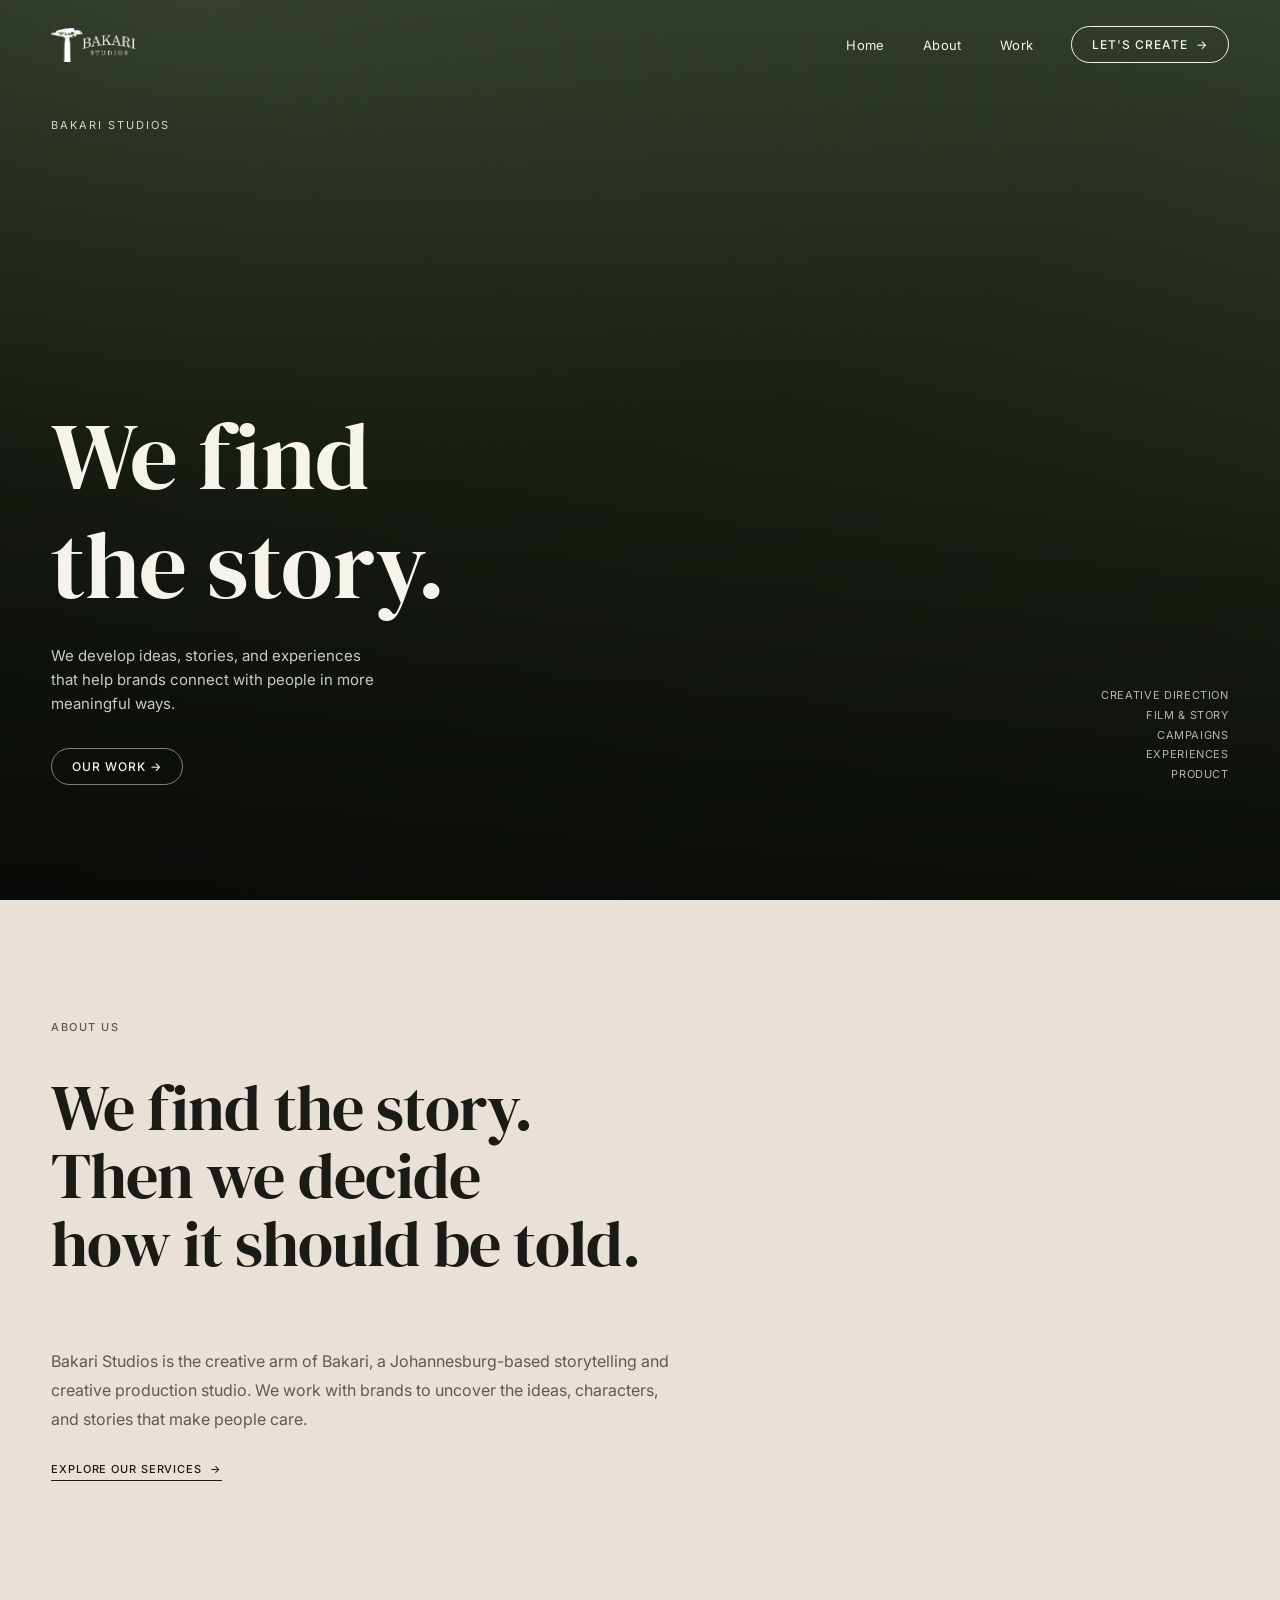
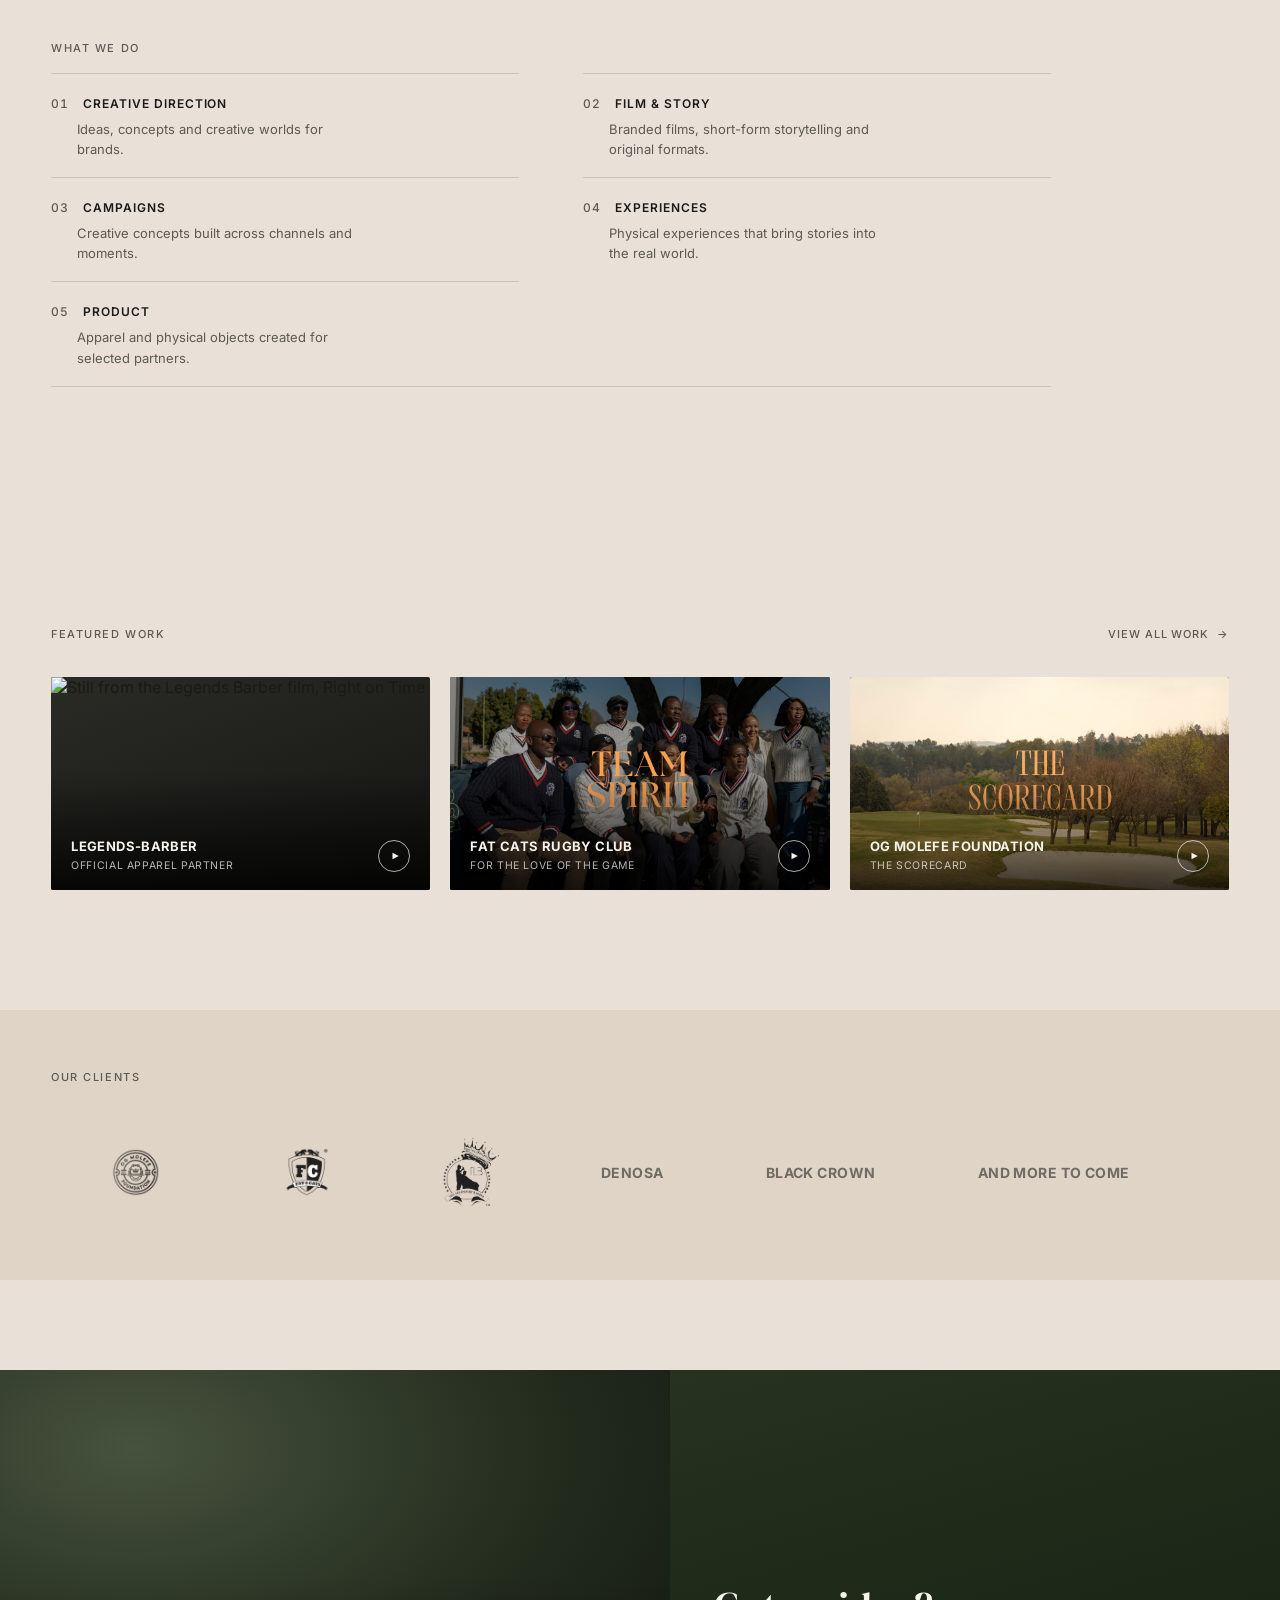
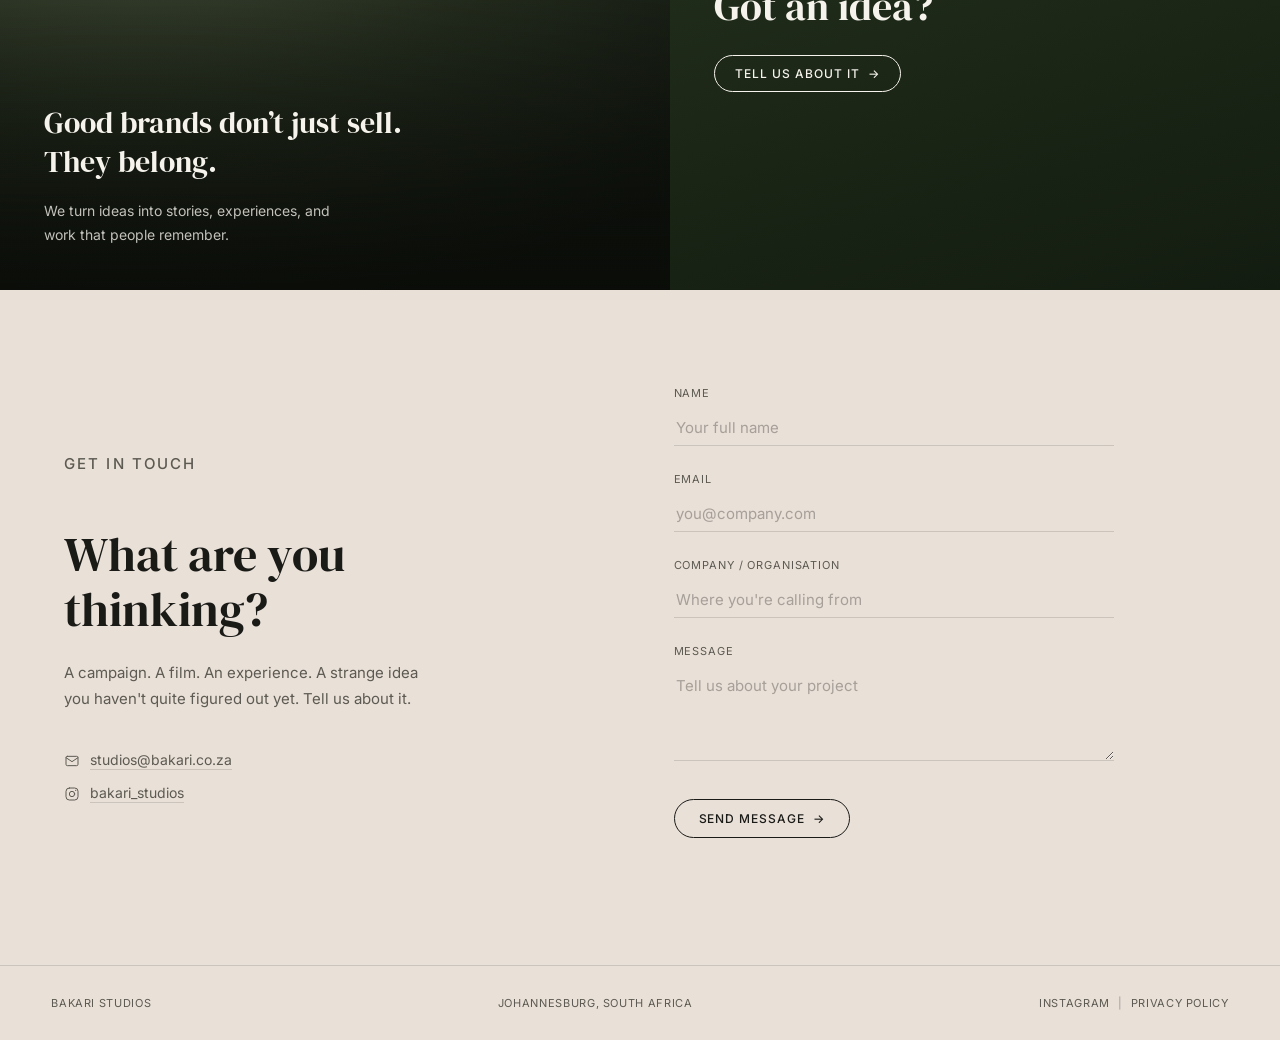
==== index.html @ 4814f7ee "Update homepage and work page design, contact section and hero video" ====
<!DOCTYPE html>
<html lang="en">
<head>
<meta charset="UTF-8">
<meta name="viewport" content="width=device-width, initial-scale=1.0">
<title>Bakari Studios — We Find the Story</title>

<!-- SEO -->
<meta name="description" content="Bakari Studios is a storytelling and creative production studio based in Johannesburg. We develop ideas, stories, and experiences that help brands connect with people in more meaningful ways.">
<meta name="robots" content="index, follow">
<link rel="canonical" href="https://REPLACE-WITH-FINAL-DOMAIN.com/">

<!-- Open Graph / social share preview -->
<meta property="og:type" content="website">
<meta property="og:title" content="Bakari Studios — We Find the Story">
<meta property="og:description" content="A Johannesburg-based storytelling and creative production studio. We find the story, then decide how it should be told.">
<meta property="og:image" content="https://REPLACE-WITH-FINAL-DOMAIN.com/assets/social-share.jpg">
<meta property="og:url" content="https://REPLACE-WITH-FINAL-DOMAIN.com/">
<meta name="twitter:card" content="summary_large_image">
<!-- NOTE: og:image needs a real 1200x630px image once the client's photography
     is in hand — until then, shared links will show no preview image, not a
     broken one, so this is safe to leave as-is temporarily. -->

<link rel="preconnect" href="https://fonts.googleapis.com">
<link rel="preconnect" href="https://fonts.gstatic.com" crossorigin>
<link href="https://fonts.googleapis.com/css2?family=DM+Serif+Display&family=Inter:wght@400;500;600;700&display=swap" rel="stylesheet">
<link rel="stylesheet" href="styles.css">
<link rel="icon" type="image/png" href="assets/logos/bakari-favicon.png">
</head>
<body>

<header id="siteHeader">
  <a href="#home" class="logo">
    <img src="assets/logos/bakari-logo-horizontal-white.png" alt="Bakari Studios" class="logo-img">
  </a>

  <nav class="links" id="navLinks">
    <a href="#home" data-close>Home</a>
    <a href="#about" data-close>About</a>
    <a href="#work" data-close>Work</a>
    <a href="#contact" class="cta-btn" data-close>Let's Create <span class="arrow">→</span></a>
  </nav>

  <button class="nav-toggle" id="navToggle" aria-label="Toggle menu">
    <span></span><span></span><span></span>
  </button>
</header>

<!-- HOME / HERO -->
<section id="home" style="padding:0;">
  <span class="hero-eyebrow">Bakari Studios</span>

  <div class="hero-media" id="heroMedia">
    <!-- FALLBACK: shown behind the video while it loads. -->
    <div class="hero-fallback"></div>
    <video id="heroVideo" autoplay muted loop playsinline preload="auto" poster="assets/hero-poster.jpg">
      <source src="assets/hero-reel.mp4" type="video/mp4">
    </video>
  </div>

  <div class="hero-inner">
    <div>
      <h1 class="hero-headline">
        <span><em>We find</em></span>
        <span><em>the story.</em></span>
      </h1>
      <p class="hero-sub">We develop ideas, stories, and experiences that help brands connect with people in more meaningful ways.</p>
      <a href="#work" class="hero-arrow-btn">Our Work →</a>
    </div>
    <div class="hero-meta">
      Creative Direction<br>Film &amp; Story<br>Campaigns<br>Experiences<br>Product
    </div>
  </div>

</section>

<!-- ABOUT -->
<section id="about">
  <div class="section-inner">

    <div class="about-content">

      <div class="reveal">
        <p class="eyebrow">About Us</p>

        <h2 class="about-heading">
          We find the story.<br>
          Then we decide<br>
          how it should be told.
        </h2>
      </div>

      <div class="about-copy reveal reveal-delay-1">
        <p>
          Bakari Studios is the creative arm of Bakari, a Johannesburg-based
          storytelling and creative production studio. We work with brands
          to uncover the ideas, characters, and stories that make people care.
        </p>

        <a href="#services" class="explore">
          Explore Our Services <span class="arrow">→</span>
        </a>
      </div>

    </div>

  </div>
</section>


<!-- SERVICES -->
<section id="services">
  <div class="section-inner">

    <div class="services-block">

      <div class="reveal">
        <p class="eyebrow" style="margin-bottom:18px;">What We Do</p>
      </div>

      <ul class="service-list-simple">

        <li class="reveal">
          <span class="num">01</span>
          <span class="name">Creative Direction</span>
          <span class="desc">
            Ideas, concepts and creative worlds for brands.
          </span>
        </li>

        <li class="reveal reveal-delay-1">
          <span class="num">02</span>
          <span class="name">Film &amp; Story</span>
          <span class="desc">
            Branded films, short-form storytelling and original formats.
          </span>
        </li>

        <li class="reveal reveal-delay-2">
          <span class="num">03</span>
          <span class="name">Campaigns</span>
          <span class="desc">
            Creative concepts built across channels and moments.
          </span>
        </li>

        <li class="reveal reveal-delay-3">
          <span class="num">04</span>
          <span class="name">Experiences</span>
          <span class="desc">
            Physical experiences that bring stories into the real world.
          </span>
        </li>

        <li class="reveal">
          <span class="num">05</span>
          <span class="name">Product</span>
          <span class="desc">
            Apparel and physical objects created for selected partners.
          </span>
        </li>

      </ul>

    </div>

  </div>
</section>

<!-- WORK -->
<section id="work">
  <div class="section-inner">
    <div class="work-head reveal">
      <p class="eyebrow" style="margin:0;">Featured Work</p>
      <a href="work.html" class="view-all">
        View All Work <span class="arrow">→</span>
      </a>
    </div>

    <div class="work-grid">

      <a class="work-card reveal" href="https://www.youtube.com/watch?v=REPLACE_WITH_LEGENDS_BARBER_ID" target="_blank" rel="noopener" aria-label="Watch the Legends Barber project video on YouTube">
        <img class="thumb" src="assets/work/legends-barber.png" alt="Still from the Legends Barber film, Right on Time">
        <div class="work-card-info">
          <div>
            <div class="title">Legends-Barber</div>
            <div class="subtitle">Official Apparel Partner</div>
          </div>
          <span class="play-icon-small" aria-hidden="true"><svg viewBox="0 0 24 24"><path d="M6 4l15 8-15 8V4z"/></svg></span>
        </div>
      </a>

      <a class="work-card reveal reveal-delay-1" href="https://www.youtube.com/watch?v=REPLACE_WITH_FAT_CATS_ID" target="_blank" rel="noopener" aria-label="Watch the Fat Cats Rugby Club project video on YouTube">
        <img class="thumb" src="assets/work/fat-cats.png" alt="Still from the Fat Cats Rugby Club film">
        <div class="work-card-info">
          <div>
            <div class="title">Fat Cats Rugby Club</div>
            <div class="subtitle">For the Love of the Game</div>
          </div>
          <span class="play-icon-small" aria-hidden="true"><svg viewBox="0 0 24 24"><path d="M6 4l15 8-15 8V4z"/></svg></span>
        </div>
      </a>

      <a class="work-card reveal reveal-delay-2" href="https://www.youtube.com/watch?v=REPLACE_WITH_OG_MOLEFE_ID" target="_blank" rel="noopener" aria-label="Watch the OG Molefe Foundation project video on YouTube">
        <img class="thumb" src="assets/work/og-molefe-foundation.png" alt="Still from The Scorecard by OG Molefe Foundation">
        <div class="work-card-info">
          <div>
            <div class="title">OG Molefe Foundation</div>
            <div class="subtitle">The Scorecard</div>
          </div>
          <span class="play-icon-small" aria-hidden="true"><svg viewBox="0 0 24 24"><path d="M6 4l15 8-15 8V4z"/></svg></span>
        </div>
      </a>

    </div>
  </div>
</section>

<!-- OUR CLIENTS -->
<section id="clients">
  <p class="eyebrow clients-label reveal">Our Clients</p>
  <div class="marquee">
    <div class="marquee-track" id="marqueeTrack">
      <div class="client-logo"><img src="assets/logos/og-molefe-foundation.png" alt="OG Molefe Foundation"></div>
      <div class="client-logo"><img src="assets/logos/fat-cats.png" alt="Fat Cats Rugby Club"></div>
      <div class="client-logo"><img class="needs-invert" src="assets/logos/legends-barber.png" alt="Legends Barber"></div>
      <div class="client-logo">Denosa</div>
      <div class="client-logo">Black Crown</div>
      <div class="client-logo">And More to Come</div>
      <!-- duplicated set — required for a seamless loop, keep in sync with the set above -->
      <div class="client-logo" aria-hidden="true"><img src="assets/logos/og-molefe-foundation.png" alt=""></div>
      <div class="client-logo" aria-hidden="true"><img src="assets/logos/fat-cats.png" alt=""></div>
      <div class="client-logo" aria-hidden="true"><img class="needs-invert" src="assets/logos/legends-barber.png" alt=""></div>
      <div class="client-logo" aria-hidden="true">Denosa</div>
      <div class="client-logo" aria-hidden="true">Black Crown</div>
      <div class="client-logo" aria-hidden="true">And More to Come</div>
    </div>
  </div>
</section>

<!-- EDITORIAL / BRAND STATEMENT -->
<section id="editorial">
  <div class="editorial-grid">

    <div class="editorial-panel editorial-image reveal">
      <!-- REPLACE: atmospheric lifestyle/behind-the-scenes photo of Bakari Studios at work.
           If replaced with an <img> instead of a CSS background, include a
           descriptive alt attribute, e.g. alt="Bakari Studios team on set". -->
      <div class="statement-block">
        <p class="statement">Good brands don’t just sell. They belong.</p>
        <p class="statement-sub">We turn ideas into stories, experiences, and work that people remember.</p>
      </div>
    </div>

    <div class="editorial-panel editorial-cta reveal reveal-delay-1">
      <h3>Got an idea?</h3>
      <a href="#contactForm" class="cta-btn">Tell Us About It <span class="arrow">→</span></a>
    </div>

  </div>
</section>

<!-- CONTACT -->
<section id="contact">
  <div class="contact-grid">
    <div class="contact-left reveal">
  <p class="eyebrow">Get in Touch</p>

  <h2>What are you<br>thinking?</h2>

  <p>
    A campaign. A film. An experience. A strange idea you haven't quite
    figured out yet. Tell us about it.
  </p>

  <div class="contact-details">
    <a href="mailto:studios@bakari.co.za" id="directEmailLink" class="contact-detail-link">
      <svg class="contact-detail-icon" viewBox="0 0 24 24" fill="none" stroke="currentColor" stroke-width="1.5" stroke-linecap="round" stroke-linejoin="round" aria-hidden="true">
        <rect x="3" y="5" width="18" height="14" rx="2"></rect>
        <path d="M3 7l9 6 9-6"></path>
      </svg>
      <span>studios@bakari.co.za</span>
    </a>
    <a href="https://www.instagram.com/bakari_studios" id="instagramContactLink" class="contact-detail-link" target="_blank" rel="noopener">
      <svg class="contact-detail-icon" viewBox="0 0 24 24" fill="none" stroke="currentColor" stroke-width="1.5" stroke-linecap="round" stroke-linejoin="round" aria-hidden="true">
        <rect x="3" y="3" width="18" height="18" rx="5"></rect>
        <circle cx="12" cy="12" r="4"></circle>
        <circle cx="17.5" cy="6.5" r="1" fill="currentColor" stroke="none"></circle>
      </svg>
      <span>bakari_studios</span>
    </a>
  </div>
</div>

    <div class="contact-right">
      <!-- Connected via Web3Forms (https://web3forms.com) — a free form-delivery
           service, no account required, just an access key emailed to you.
           Replace REPLACE_WITH_ACCESS_KEY below with the real key once you
           have one — see the setup note at the bottom of this file. -->
      <form class="contact-form" id="contactForm" action="https://api.web3forms.com/submit" method="POST">
        <input type="hidden" name="access_key" value="REPLACE_WITH_ACCESS_KEY">
        <input type="hidden" name="subject" value="New enquiry — Bakari Studios website">
        <!-- Honeypot spam trap: real visitors never see or fill this in -->
        <input type="checkbox" name="botcheck" style="display:none" tabindex="-1" autocomplete="off">
        <div class="form-row">
          <label for="name">Name</label>
          <input type="text" id="name" name="name" placeholder="Your full name" required>
        </div>
        <div class="form-row">
          <label for="email">Email</label>
          <input type="email" id="email" name="email" placeholder="you@company.com" required>
        </div>
        <div class="form-row">
          <label for="company">Company / Organisation</label>
          <input type="text" id="company" name="company" placeholder="Where you're calling from">
        </div>
        <div class="form-row">
          <label for="message">Message</label>
          <textarea id="message" name="message" rows="4" placeholder="Tell us about your project" required></textarea>
        </div>
        <button type="submit" class="form-submit">Send Message <span class="arrow">→</span></button>
        <p class="form-status" id="formStatus" role="status" aria-live="polite"></p>
      </form>
    </div>
  </div>
</section>

<footer>
  <span>Bakari Studios</span>
  <span>Johannesburg, South Africa</span>
  <span class="socials" id="footerSocials">
    <!-- Only Instagram is confirmed for now. Add LinkedIn/YouTube back in
         (with a separator, matching the pattern below) once those exist. -->
    <a href="https://www.instagram.com/bakari_studios" target="_blank" rel="noopener" id="instagramLink">Instagram</a>
    <span class="sep">|</span>
    <a href="privacy-policy.html">Privacy Policy</a>
  </span>
</footer>

<script src="script.js" defer></script>

</body>
</html>
---- styles.css ----
:root{
  --cream:#E9E0D8;
  --cream-deep:#e9e3d6;
  --ink:#1a1a17;
  --ink-soft:#5c5a52;
  --forest:#212f21;
  --forest-deep:#141d15;
  --line:rgba(26,26,23,0.14);
  --off-white:#f5f3ec;
  --sans:'Inter', sans-serif;
  --serif:'DM Serif Display', serif;
  --radius-btn:999px;
  --ease:cubic-bezier(.22,.9,.32,1);
}
*{margin:0;padding:0;box-sizing:border-box;}
html{scroll-behavior:smooth;}
body{
  background:var(--cream);
  color:var(--ink);
  font-family:var(--sans);
  -webkit-font-smoothing:antialiased;
  overflow-x:hidden;
}
a{color:inherit;text-decoration:none;}
img{display:block;max-width:100%;}
button{font-family:inherit;}

.eyebrow{
  font-family:var(--sans);
  font-size:11px;
  letter-spacing:0.14em;
  text-transform:uppercase;
  color:var(--ink-soft);
  font-weight:500;
}

/* Scroll-reveal */
.reveal{
  opacity:0;
  transform:translateY(28px);
  transition:opacity 0.9s var(--ease), transform 0.9s var(--ease);
}
.reveal.in{opacity:1;transform:translateY(0);}
.reveal-delay-1{transition-delay:0.08s;}
.reveal-delay-2{transition-delay:0.16s;}
.reveal-delay-3{transition-delay:0.24s;}

/* ---------- Header ---------- */
header{
  position:fixed;
  top:0; left:0; right:0;
  z-index:100;
  display:flex;
  align-items:center;
  justify-content:space-between;
  padding:26px clamp(20px,4vw,64px);
  background:transparent;
  transition:background 0.4s var(--ease), box-shadow 0.4s var(--ease), padding 0.4s var(--ease);
}
header.scrolled{
  background:rgba(233,224,216,0.92);
  backdrop-filter:blur(10px);
  box-shadow:0 1px 0 var(--line);
  padding:16px clamp(20px,4vw,64px);
}
header.scrolled .logo,
header.scrolled nav.links a:not(.cta-btn){color:var(--ink);}

.logo{
  display:flex;
  align-items:center;
  transition:color 0.4s ease;
}
.logo-img{
  height:34px;
  width:auto;
  display:block;
  /* brightness(0) then invert(1) forces the mark to pure white regardless of
     the source file's own color, so it reads clearly over the dark hero */
  filter:brightness(0) invert(1);
  transition:filter 0.4s ease;
}
header.scrolled .logo-img{
  filter:brightness(0); /* swaps to solid black once the header has a light background */
}
nav.links{display:flex;align-items:center;gap:38px;}
nav.links a:not(.cta-btn){
  font-size:13px;
  letter-spacing:0.03em;
  color:#f5f3ec;
  position:relative;
  padding:2px 0;
  transition:color 0.4s ease;
}
nav.links a:not(.cta-btn)::after{
  content:"";
  position:absolute;left:0;bottom:-2px;
  width:0; height:1px;
  background:currentColor;
  transition:width 0.3s var(--ease);
}
nav.links a:not(.cta-btn):hover::after{width:100%;}
.cta-btn{
  display:inline-flex;
  align-items:center;
  gap:8px;
  background:transparent;
  color:inherit;
  padding:10px 20px;
  border-radius:var(--radius-btn);
  border:1px solid currentColor;
  font-size:12px;
  font-weight:500;
  letter-spacing:0.08em;
  text-transform:uppercase;
  white-space:nowrap;
  transition:transform 0.3s var(--ease), background 0.3s ease, color 0.3s ease;
  cursor:pointer;
}
.cta-btn .arrow{display:inline-block;transition:transform 0.3s var(--ease);}
.cta-btn:hover{transform:translateY(-2px);}
.cta-btn:hover .arrow{transform:translateX(4px);}
header nav.links .cta-btn{color:#f5f3ec;}
header.scrolled nav.links .cta-btn{color:var(--ink);}
.nav-toggle{display:none;}

/* ---------- Hero ---------- */
#home{
  position:relative;
  height:100svh;
  min-height:600px;
  display:flex;
  align-items:flex-end;
  overflow:hidden;
  color:#f5f3ec;
}
.hero-media{position:absolute;inset:0;width:100%;height:100%;}
.hero-media video, .hero-fallback{
  position:absolute;inset:0;width:100%;height:100%;object-fit:cover;
}
.hero-fallback{
  background:
    radial-gradient(140% 100% at 15% 0%, rgba(80,95,68,0.55) 0%, rgba(20,25,17,0) 55%),
    linear-gradient(200deg, #3d4a34 0%, #232b1d 42%, #11150e 100%);
}
#home::after{
  content:"";
  position:absolute; inset:0;
  background:linear-gradient(180deg, rgba(8,10,6,0.18) 0%, rgba(8,10,6,0.35) 55%, rgba(6,8,5,0.78) 100%);
  z-index:1;
}
.hero-eyebrow{
  position:absolute;
  top:118px; left:clamp(20px,4vw,64px);
  z-index:2;
  font-size:11px;
  letter-spacing:0.18em;
  text-transform:uppercase;
  color:rgba(245,243,236,0.85);
}
.hero-inner{
  position:relative;
  z-index:2;
  width:100%;
  padding:0 clamp(20px,4vw,64px) 115px;
  display:flex;
  justify-content:space-between;
  align-items:flex-end;
  gap:40px;
}
.hero-headline{
  font-family:var(--serif);
  font-weight:400;
  font-size:clamp(50px, 9vw, 95px);
  line-height:1.15;
  max-width:680px;
  letter-spacing:-0.005em;
}
.hero-headline span{display:block;overflow:hidden;padding-bottom:0.1em;margin-bottom:-0.1em;}
.hero-headline span em{
  display:block;
  font-style:normal;
  transform:translateY(105%);
  animation:lineUp 1s var(--ease) forwards;
}
.hero-headline span:nth-child(1) em{animation-delay:0.15s;}
.hero-headline span:nth-child(2) em{animation-delay:0.28s;}
.hero-headline span:nth-child(3) em{animation-delay:0.41s;}
@keyframes lineUp{to{transform:translateY(0);}}
.hero-sub{
  font-size:15px;
  line-height:1.6;
  color:rgba(245,243,236,0.82);
  max-width:340px;
  margin-top:24px;
  opacity:0;
  animation:fadeIn 1s var(--ease) forwards;
  animation-delay:0.65s;
}
@keyframes fadeIn{to{opacity:1;}}
.hero-arrow-btn{
  display:inline-flex;
  align-items:center;
  gap:9px;
  margin-top:32px;
  border:1px solid rgba(245,243,236,0.5);
  border-radius:var(--radius-btn);
  padding:10px 20px;
  font-size:12px;
  font-weight:500;
  letter-spacing:0.08em;
  text-transform:uppercase;
  color:#f5f3ec;
  transition:background 0.3s ease, border-color 0.3s ease, transform 0.3s var(--ease);
  opacity:0;
  animation:fadeIn 1s var(--ease) forwards;
  animation-delay:0.8s;
}
.hero-arrow-btn:hover{background:rgba(245,243,236,0.12);border-color:rgba(245,243,236,0.9);transform:translateY(-2px);}
.hero-meta{
  text-align:right;
  font-size:11px;
  line-height:1.8;
  letter-spacing:0.06em;
  text-transform:uppercase;
  color:rgba(245,243,236,0.72);
  max-width:230px;
  opacity:0;
  animation:fadeIn 1s var(--ease) forwards;
  animation-delay:0.9s;
}
.hero-meta .credit{
  margin-top:16px;
  font-size:11px;
  color:rgba(245,243,236,0.5);
  letter-spacing:0.03em;
  text-transform:none;
  line-height:1.6;
}
/* ---------- Section shell ---------- */
section{padding:120px clamp(20px,4vw,64px);}
.section-inner{max-width:1320px;margin:0 auto;}

/* ---------- About ---------- */

#about{
  background:var(--cream);
}
.about-content{
  max-width:1000px;
}
.about-heading{
  font-family:var(--serif);
  font-weight:300;
  font-size:clamp(40px,5vw,70px);
  line-height:1.06;
  margin-top:40px;
  letter-spacing:-0.015em;
}
.about-copy{
  margin-top:70px;
  max-width:650px;
}
.about-copy p{
  font-size:16px;
  line-height:1.8;
  color:var(--ink-soft);
  max-width:620px;
}
.about-copy .explore{
  display:inline-flex;
  align-items:center;
  gap:8px;
  margin-top:28px;
  font-size:11px;
  font-weight:500;
  letter-spacing:0.08em;
  text-transform:uppercase;
  border-bottom:1px solid var(--ink);
  padding-bottom:4px;
}
.about-copy .explore .arrow{
  transition:transform 0.3s var(--ease);
}
.about-copy .explore:hover .arrow{
  transform:translateX(4px);
}


/* ---------- Services ---------- */

#services{
  background:var(--cream);
  padding-top:40px;
  scroll-margin-top:80px;
}
.services-block{
  max-width:1000px;
}
.service-list-simple{
  list-style:none;
  display:grid;
  grid-template-columns:1fr 1fr;
  column-gap:64px;
  border-bottom:1px solid var(--line);
}
.service-list-simple li{
  padding:18px 0;
  border-top:1px solid var(--line);
}
.service-list-simple li .num{
  font-size:12px;
  font-weight:500;
  letter-spacing:0.08em;
  color:var(--ink-soft);
  margin-right:10px;
  font-variant-numeric:tabular-nums;
}
.service-list-simple li .name{
  font-size:12px;
  font-weight:600;
  letter-spacing:0.08em;
  text-transform:uppercase;
  color:var(--ink);
}
.service-list-simple li .desc{
  display:block;
  margin-top:7px;
  margin-left:26px;
  font-size:13px;
  font-weight:400;
  letter-spacing:0;
  text-transform:none;
  color:var(--ink-soft);
  line-height:1.55;
  max-width:280px;
}

@media(max-width:860px){
  .about-top{grid-template-columns:1fr;gap:36px;padding-bottom:44px;margin-bottom:44px;}
  .service-list-simple{grid-template-columns:1fr;}
}

/* ---------- Work (3-up image grid, matching reference) ---------- */
#work{background:var(--cream);}
.work-head{
  display:flex;
  justify-content:space-between;
  align-items:baseline;
  margin-bottom:36px;
}
.work-head .view-all{
  font-size:11px;
  font-weight:500;
  letter-spacing:0.08em;
  text-transform:uppercase;
  display:inline-flex;
  align-items:center;
  gap:8px;
  color:var(--ink-soft);
  transition:color 0.3s ease;
}
.work-head .view-all .arrow{transition:transform 0.3s var(--ease);}
.work-head .view-all:hover{color:var(--ink);}
.work-head .view-all:hover .arrow{transform:translateX(4px);}

.work-grid{
  display:grid;
  grid-template-columns:repeat(3,1fr);
  gap:20px;
}
.work-card{
  position:relative;
  display:block;
  aspect-ratio:16/9;
  overflow:hidden;
  border-radius:2px;
  background:linear-gradient(160deg,#2b2b26,#131311);
}
.work-card .thumb{
  position:absolute;inset:0;width:100%;height:100%;object-fit:cover;
  transition:transform 0.7s var(--ease);
}
.work-card:hover .thumb{transform:scale(1.05);}
.work-card::after{
  content:"";
  position:absolute;inset:0;
  background:linear-gradient(180deg, rgba(0,0,0,0) 45%, rgba(0,0,0,0.78) 100%);
}
.work-card-info{
  position:absolute; left:0; right:0; bottom:0;
  z-index:2;
  padding:18px 20px;
  display:flex;
  justify-content:space-between;
  align-items:flex-end;
  gap:12px;
  color:#f5f3ec;
}
.work-card-info .title{
  font-size:13px;
  font-weight:700;
  letter-spacing:0.03em;
  text-transform:uppercase;
  margin-bottom:5px;
}
.work-card-info .subtitle{
  font-size:10.5px;
  letter-spacing:0.06em;
  text-transform:uppercase;
  color:rgba(245,243,236,0.75);
}
.play-icon-small{
  flex-shrink:0;
  width:32px; height:32px;
  border-radius:50%;
  border:1px solid rgba(245,243,236,0.7);
  display:flex;
  align-items:center;
  justify-content:center;
  transition:transform 0.3s var(--ease), background 0.3s ease, border-color 0.3s ease;
}
.play-icon-small svg{width:10px;height:10px;margin-left:1.5px;fill:#f5f3ec;}
.work-card:hover .play-icon-small{
  transform:scale(1.12);
  background:rgba(245,243,236,0.18);
  border-color:#f5f3ec;
}

@media(max-width:860px){
  .work-grid{grid-template-columns:1fr;}
}

/* ---------- Our Clients (marquee) ---------- */
#clients{
  background:#E0D4C7;
  padding-top:60px;
  padding-bottom:60px;
}
.clients-label{max-width:1320px;margin:0 auto 40px;}
.marquee{
  overflow:hidden;
  -webkit-mask-image:linear-gradient(90deg, transparent, #000 8%, #000 92%, transparent);
  mask-image:linear-gradient(90deg, transparent, #000 8%, #000 92%, transparent);
}
.marquee-track{
  display:flex;
  width:max-content;
  animation:scrollLeft 32s linear infinite;
  will-change:transform;
}
.marquee:hover .marquee-track{animation-play-state:paused;}
@keyframes scrollLeft{
  from{transform:translateX(0);}
  to{transform:translateX(-50%);}
}
.client-logo{
  display:flex;
  align-items:center;
  justify-content:center;
  height:96px;
  padding:0 clamp(28px,4vw,52px);
  font-family:var(--sans);
  font-weight:700;
  font-size:14px;
  letter-spacing:0.03em;
  text-transform:uppercase;
  color:var(--ink-soft);
  white-space:nowrap;
  opacity:0.85;
}
.client-logo img{
  height:68px;
  width:auto;
}
.client-logo img.needs-invert{
  /* source file is a white mark on transparent — brightness(0) forces it to
     solid black so it reads clearly against this section's light background */
  filter:brightness(0);
}
/* Text placeholders above still stand in for clients whose logo files we
   don't have yet (Denosa, Black Crown). Replace each one the same way once
   supplied, e.g.:
   <div class="client-logo"><img src="assets/logos/denosa.png" alt="Denosa"></div>
   If a supplied file is a white mark on transparent rather than black, add
   class="needs-invert" to the <img> as done for Legends Barber above. */

/* ---------- Editorial CTA (image / dark panel / image) ---------- */
#editorial{padding:clamp(56px,7vw,96px) 0 0;background:var(--cream);}
.editorial-grid{
  display:grid;
  grid-template-columns:1.1fr 1fr;
  min-height:520px;
}
.editorial-panel{
  position:relative;
  display:flex;
  padding:44px;
  overflow:hidden;
}
.editorial-image{
  align-items:flex-end;
  background:linear-gradient(180deg, rgba(10,12,8,0.05) 40%, rgba(8,10,6,0.72) 100%),
             radial-gradient(120% 90% at 20% 15%, #4a5640 0%, #232b1d 55%, #0f130e 100%);
  color:#f5f3ec;
}
.editorial-image.material{
  background:linear-gradient(180deg, rgba(10,12,8,0.02) 45%, rgba(8,10,6,0.55) 100%),
             radial-gradient(110% 90% at 75% 20%, #5c5346 0%, #2c2620 55%, #131110 100%);
}
.editorial-image .statement{
  font-family:var(--serif);
  font-weight:400;
  font-size:clamp(22px,2.4vw,30px);
  line-height:1.3;
  max-width:280px;
}
.editorial-cta{
  background:linear-gradient(165deg, #26331f 0%, #131c10 100%);
  color:var(--off-white);
  flex-direction:column;
  justify-content:center;
  text-align:left;
}
.editorial-cta .eyebrow{color:rgba(245,243,236,0.65);}
.editorial-cta .cta-btn{align-self:flex-start;}
.editorial-image .statement-block{max-width:360px;}
.editorial-image .statement-block .statement{max-width:none;}
.editorial-image .statement-sub{
  margin-top:18px;
  font-size:14px;
  line-height:1.65;
  color:rgba(245,243,236,0.78);
  max-width:320px;
}
.editorial-cta h3{
  font-family:var(--serif);
  font-weight:400;
  font-size:clamp(28px,3.2vw,40px);
  line-height:1.16;
  margin:16px 0 26px;
}
@media(max-width:960px){
  .editorial-grid{grid-template-columns:1fr;min-height:auto;}
  .editorial-panel{min-height:280px;padding:36px;}
}

/* ---------- Contact ---------- */
#contact{padding:0;background:var(--cream);}
.contact-grid{
  display:grid;
  grid-template-columns:1fr 1.1fr;
  min-height:640px;
}
.contact-left{
  position:relative;
  padding:96px 64px;
  display:flex;
  flex-direction:column;
  justify-content:center;
  color:var(--ink);
  background:var(--cream);
}
.contact-left .eyebrow{color:var(--ink-soft);}
.contact-left h2{
  font-family:var(--serif);
  font-weight:400;
  font-size:clamp(32px,4vw,48px);
  line-height:1.14;
  margin:18px 0 24px;
}
.contact-left p{
  font-size:15px;
  line-height:1.7;
  color:var(--ink-soft);
  max-width:360px;
  margin-bottom:32px;
}
.contact-details{
  margin-top:8px;
  display:flex;
  flex-direction:column;
  gap:14px;
}
.contact-detail-link{
  display:inline-flex;
  align-items:center;
  gap:10px;
  width:fit-content;
  font-size:14px;
  color:var(--ink-soft);
}
.contact-detail-link span{
  border-bottom:1px solid var(--line);
  padding-bottom:1px;
  transition:color 0.3s var(--ease), border-color 0.3s var(--ease);
}
.contact-detail-link:hover span{
  color:var(--ink);
  border-color:var(--ink);
}
.contact-detail-icon{
  width:16px;
  height:16px;
  flex-shrink:0;
  color:var(--ink-soft);
  transition:color 0.3s var(--ease);
}
.contact-detail-link:hover .contact-detail-icon{color:var(--ink);}

.contact-right{
  background:var(--cream);
  padding:96px 64px;
  display:flex;
  align-items:center;
}
form.contact-form{width:100%;max-width:440px;scroll-margin-top:100px;}
.form-row{margin-bottom:26px;}
.form-row label{
  display:block;
  font-size:11px;
  letter-spacing:0.08em;
  text-transform:uppercase;
  color:var(--ink-soft);
  margin-bottom:10px;
}
.form-row input, .form-row textarea{
  width:100%;
  border:none;
  border-bottom:1px solid var(--line);
  background:transparent;
  font-family:var(--sans);
  font-size:15px;
  color:var(--ink);
  padding:8px 2px;
  transition:border-color 0.3s ease;
}
.form-row textarea{resize:vertical;min-height:70px;}
.form-row input:focus, .form-row textarea:focus{
  outline:none;
  border-bottom-color:var(--ink);
}
.form-row input::placeholder, .form-row textarea::placeholder{color:rgba(26,26,23,0.32);}
.form-submit{
  margin-top:8px;
  background:transparent;
  color:var(--ink);
  border:1px solid var(--ink);
  border-radius:var(--radius-btn);
  padding:11px 24px;
  font-size:12px;
  font-weight:500;
  letter-spacing:0.08em;
  text-transform:uppercase;
  cursor:pointer;
  display:inline-flex;
  align-items:center;
  gap:8px;
  transition:background 0.3s ease, color 0.3s ease, transform 0.3s var(--ease);
}
.form-submit .arrow{display:inline-block;transition:transform 0.3s var(--ease);}
.form-submit:hover{background:var(--ink);color:var(--off-white);transform:translateY(-2px);}
.form-submit:hover .arrow{transform:translateX(4px);}
.form-status{
  margin-top:16px;
  font-size:13px;
  line-height:1.6;
  min-height:1.2em;
}
.form-status.success{color:#3a6b3a;}
.form-status.error{color:#a1453a;}
.form-submit:disabled{opacity:0.6;cursor:default;}

@media(max-width:900px){
  .contact-grid{grid-template-columns:1fr;min-height:auto;}
  .contact-left, .contact-right{padding:64px clamp(20px,6vw,64px);}
}

/* ---------- Footer ---------- */
footer{
  background:var(--cream);
  padding:30px clamp(20px,4vw,64px);
  display:flex;
  justify-content:space-between;
  align-items:center;
  border-top:1px solid var(--line);
  font-size:11px;
  letter-spacing:0.06em;
  text-transform:uppercase;
  color:var(--ink-soft);
  flex-wrap:wrap;
  gap:14px;
}
footer span{font-family:var(--sans);}
footer .socials{display:flex;gap:8px;align-items:center;}
footer .socials a:hover{color:var(--ink);}
footer .socials .sep{opacity:0.5;}
.work-page {
  background: var(--cream);
}


/* ---------- Work Hero ---------- */

.work-hero {
  min-height: auto;
  padding: 150px clamp(20px, 4vw, 64px) 60px;
  display: flex;
  align-items: flex-end;
  background: var(--cream);
}
.work-hero-inner {
  width: 100%;
  max-width: 1320px;
  margin: 0 auto;
}
.work-page-heading {
  font-family: var(--serif);
  font-weight: 400;
  font-size: clamp(38px, 5vw, 64px);
  line-height: 1.05;
  letter-spacing: -0.02em;
  margin-top: 22px;
  max-width: 700px;
}
.work-page-intro {
  max-width: 460px;
  margin-top: 22px;
  margin-left: 0;
  margin-right: 0;
  font-size: 15px;
  line-height: 1.7;
  color: var(--ink-soft);
}

/* ---------- All Work ---------- */

.all-work {
  padding-top: 40px;
  padding-bottom: 90px;
  background: var(--cream);
}
.all-work-inner {
  max-width: 1320px;
  margin: 0 auto;
}
.all-work-heading {
  margin-bottom: 28px;
}

/* ---------- Project Grid ---------- */

.all-work-grid {
  display: grid;
  grid-template-columns: repeat(3, 1fr);
  gap: 40px 20px;
}


/* ---------- Project Card ---------- */

.large-work-card {
  display: block;
  color: var(--ink);
}

.large-work-image {
  position: relative;
  width: 100%;
  aspect-ratio: 16 / 9;
  overflow: hidden;
  background: transparent;
}

.large-work-image img {
  position: absolute;
  inset: 0;
  width: 100%;
  height: 100%;
  object-fit: cover;
  transition: transform 0.8s var(--ease);
}

.large-work-card:hover .large-work-image img {
  transform: scale(1.04);
}


/* Temporary visual backgrounds
   Replace these with real project images later. */

.legends-image {
  background:
    linear-gradient(
      160deg,
      #3a2f26 0%,
      #211b17 50%,
      #12100e 100%
    );
}

.fat-cats-image {
  background:
    linear-gradient(
      160deg,
      #263528 0%,
      #172219 50%,
      #0d120e 100%
    );
}


/* ---------- Project Information ---------- */

.large-work-info {
  display: flex;
  justify-content: space-between;
  align-items: flex-start;
  gap: 20px;
  padding: 14px 2px 0;
}
.project-number {
  display: block;
  font-size: 10px;
  letter-spacing: 0.1em;
  color: var(--ink-soft);
  margin-bottom: 10px;
}
.large-work-info h2 {
  font-family: var(--serif);
  font-weight: 400;
  font-size: clamp(20px, 2vw, 26px);
  line-height: 1.1;
}
.large-work-info p {
  margin-top: 8px;
  font-size: 11px;
  letter-spacing: 0.07em;
  text-transform: uppercase;
  color: var(--ink-soft);
}
.project-arrow {
  display: flex;
  align-items: center;
  justify-content: center;
  width: 34px;
  height: 34px;
  border: 1px solid var(--line);
  border-radius: 50%;
  flex-shrink: 0;
  font-size: 14px;
  transition:
    transform 0.3s var(--ease),
    background 0.3s ease;
}
.large-work-card:hover .project-arrow {
  transform: translate(3px, -3px);
  background: var(--cream);
}


/* ---------- Work CTA ---------- */

.work-cta {
  background: var(--forest);
  color: var(--off-white);
  padding: 100px clamp(20px, 4vw, 64px);
}
.work-cta-inner {
  max-width: 1320px;
  margin: 0 auto;
}
.work-cta .eyebrow {
  color: rgba(245,243,236,0.6);
}
.work-cta h2 {
  font-family: var(--serif);
  font-weight: 400;
  font-size: clamp(30px, 4vw, 52px);
  line-height: 1.08;
  letter-spacing: -0.015em;
  margin: 20px 0 32px;
  max-width: 700px;
}
.work-cta .cta-btn {
  color: var(--off-white);
}


/* ---------- Work & Privacy Page Header ---------- */

.work-page header,
.privacy-page header {
  background: rgba(233,224,216,0.92);
  backdrop-filter: blur(10px);
  box-shadow: 0 1px 0 var(--line);
  padding: 16px clamp(20px,4vw,64px);
}

.work-page header .logo-img,
.privacy-page header .logo-img {
  filter: brightness(0);
}

.work-page header nav.links a:not(.cta-btn),
.privacy-page header nav.links a:not(.cta-btn) {
  color: var(--ink);
}

.work-page header nav.links .cta-btn,
.privacy-page header nav.links .cta-btn {
  color: var(--ink);
}

/* ---------- Privacy Policy Page ---------- */
  .policy-wrap{
    max-width:760px;
    margin:0 auto;
    padding:160px 20px 100px;
  }
  .policy-wrap h1{
    font-family:var(--serif);
    font-weight:400;
    font-size:clamp(32px,4vw,46px);
    margin-bottom:8px;
  }
  .policy-wrap .updated{
    font-size:12px;
    color:var(--ink-soft);
    text-transform:uppercase;
    letter-spacing:0.06em;
    margin-bottom:40px;
  }
  .policy-wrap h2{
    font-family:var(--sans);
    font-weight:600;
    font-size:18px;
    margin:40px 0 12px;
  }
  .policy-wrap p, .policy-wrap li{
    font-size:15px;
    line-height:1.75;
    color:var(--ink-soft);
    margin-bottom:14px;
  }
  .policy-wrap ul{padding-left:20px;margin-bottom:14px;}
  .back-link{
    display:inline-flex;
    align-items:center;
    gap:8px;
    margin-bottom:40px;
    font-size:13px;
    border-bottom:1px solid var(--ink);
    padding-bottom:2px;
  }

/* ---------- Work Page Mobile ---------- */

@media (max-width: 860px) {

  .work-hero {
    min-height: auto;
    padding: 120px 20px 40px;
  }
  .work-page-heading {
    font-size: clamp(34px, 9vw, 44px);
  }
  .work-page-intro {
    margin: 18px 0 0;
    max-width: 340px;
  }
  .all-work {
    padding-top: 30px;
    padding-bottom: 70px;
  }
  .all-work-grid {
    grid-template-columns: 1fr;
    gap: 36px;
  }
  .large-work-info h2 {
    font-size: 24px;
  }
  .work-cta {
    padding: 70px 20px;
  }
  .work-cta h2 {
    font-size: clamp(28px, 8vw, 38px);
  }
}

/* ---------- Mobile header / nav ---------- */
@media (max-width:860px){
  nav.links{
    position:fixed;
    top:0; right:0;
    height:100vh;
    width:min(80vw,340px);
    background:var(--cream);
    flex-direction:column;
    align-items:flex-start;
    justify-content:center;
    gap:28px;
    padding:40px 34px;
    transform:translateX(100%);
    transition:transform 0.4s var(--ease);
    box-shadow:-10px 0 34px rgba(0,0,0,0.1);
  }
  nav.links.open{transform:translateX(0);}
  nav.links a:not(.cta-btn){font-size:19px;color:var(--ink) !important;}
  nav.links .cta-btn{margin-top:14px;color:var(--ink) !important;}
  .nav-toggle{
    display:flex;flex-direction:column;gap:5px;
    background:none;border:none;cursor:pointer;
    z-index:110;padding:6px;
  }
  .nav-toggle span{width:22px;height:1.5px;background:#f5f3ec;display:block;transition:transform 0.3s ease, opacity 0.3s ease, background 0.3s ease;}
  header.scrolled .nav-toggle span{background:var(--ink);}
  .nav-toggle.forced-dark span{background:var(--ink);}
  .nav-toggle.open span{background:var(--ink) !important;}
  .nav-toggle.open span:nth-child(1){transform:translateY(6.5px) rotate(45deg);}
  .nav-toggle.open span:nth-child(2){opacity:0;}
  .nav-toggle.open span:nth-child(3){transform:translateY(-6.5px) rotate(-45deg);}

  section{padding:80px 20px;}
  .hero-inner{ flex-direction:column;align-items:flex-start;gap:24px;padding-bottom:80px;}
  .hero-meta{text-align:left;}
  .hero-eyebrow{top:96px;}
}

@media (prefers-reduced-motion:reduce){
  html{scroll-behavior:auto;}
  .marquee-track{animation:none;}
  .hero-headline span em{animation:none;transform:none;}
  .hero-sub,.hero-arrow-btn,.hero-meta{animation:none;opacity:1;}
  .reveal{opacity:1;transform:none;transition:none;}
  *{transition:none !important;}
}

/* ---------- Mobile About / Services ---------- */

@media(max-width:860px){

  .about-heading{
    font-size:clamp(40px,10vw,58px);
  }

  .about-copy{
    margin-top:42px;
  }

  #services{
    padding-top:20px;
  }

  .service-list-simple{
    grid-template-columns:1fr;
  }

}
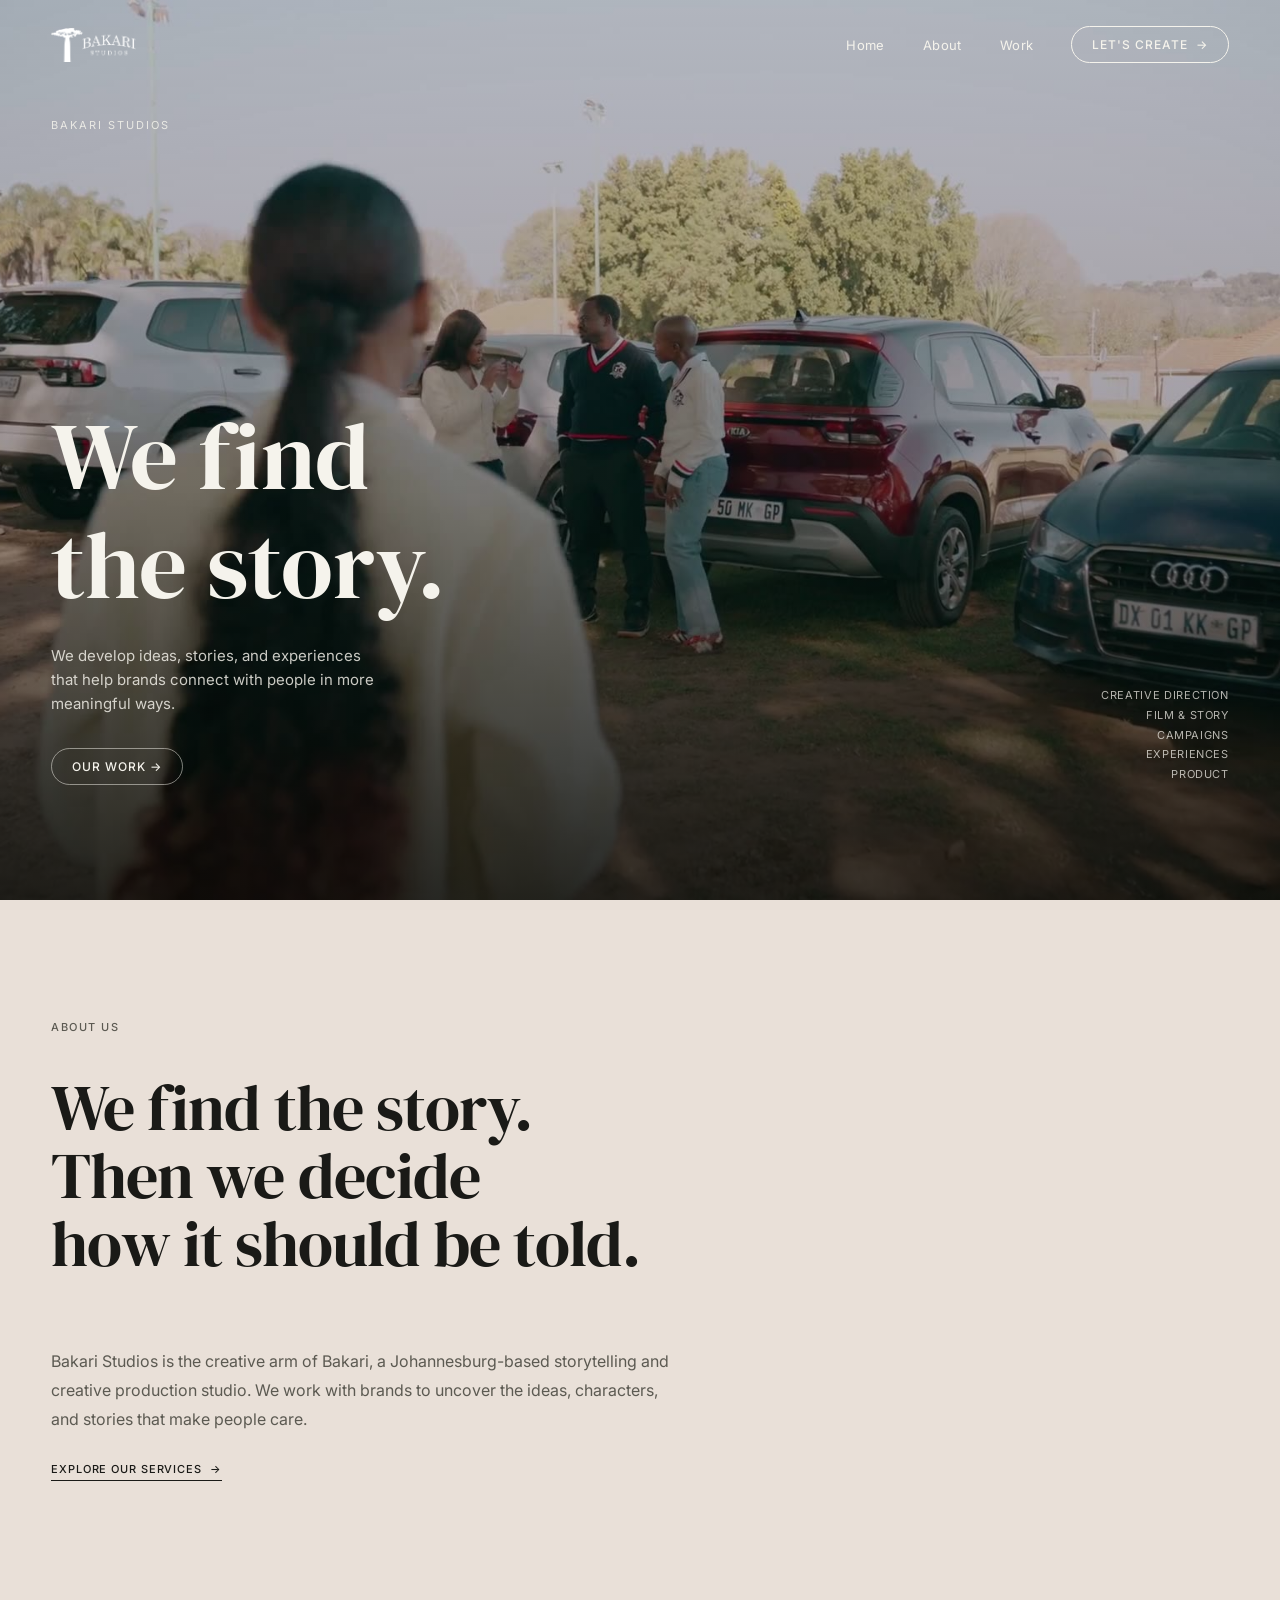
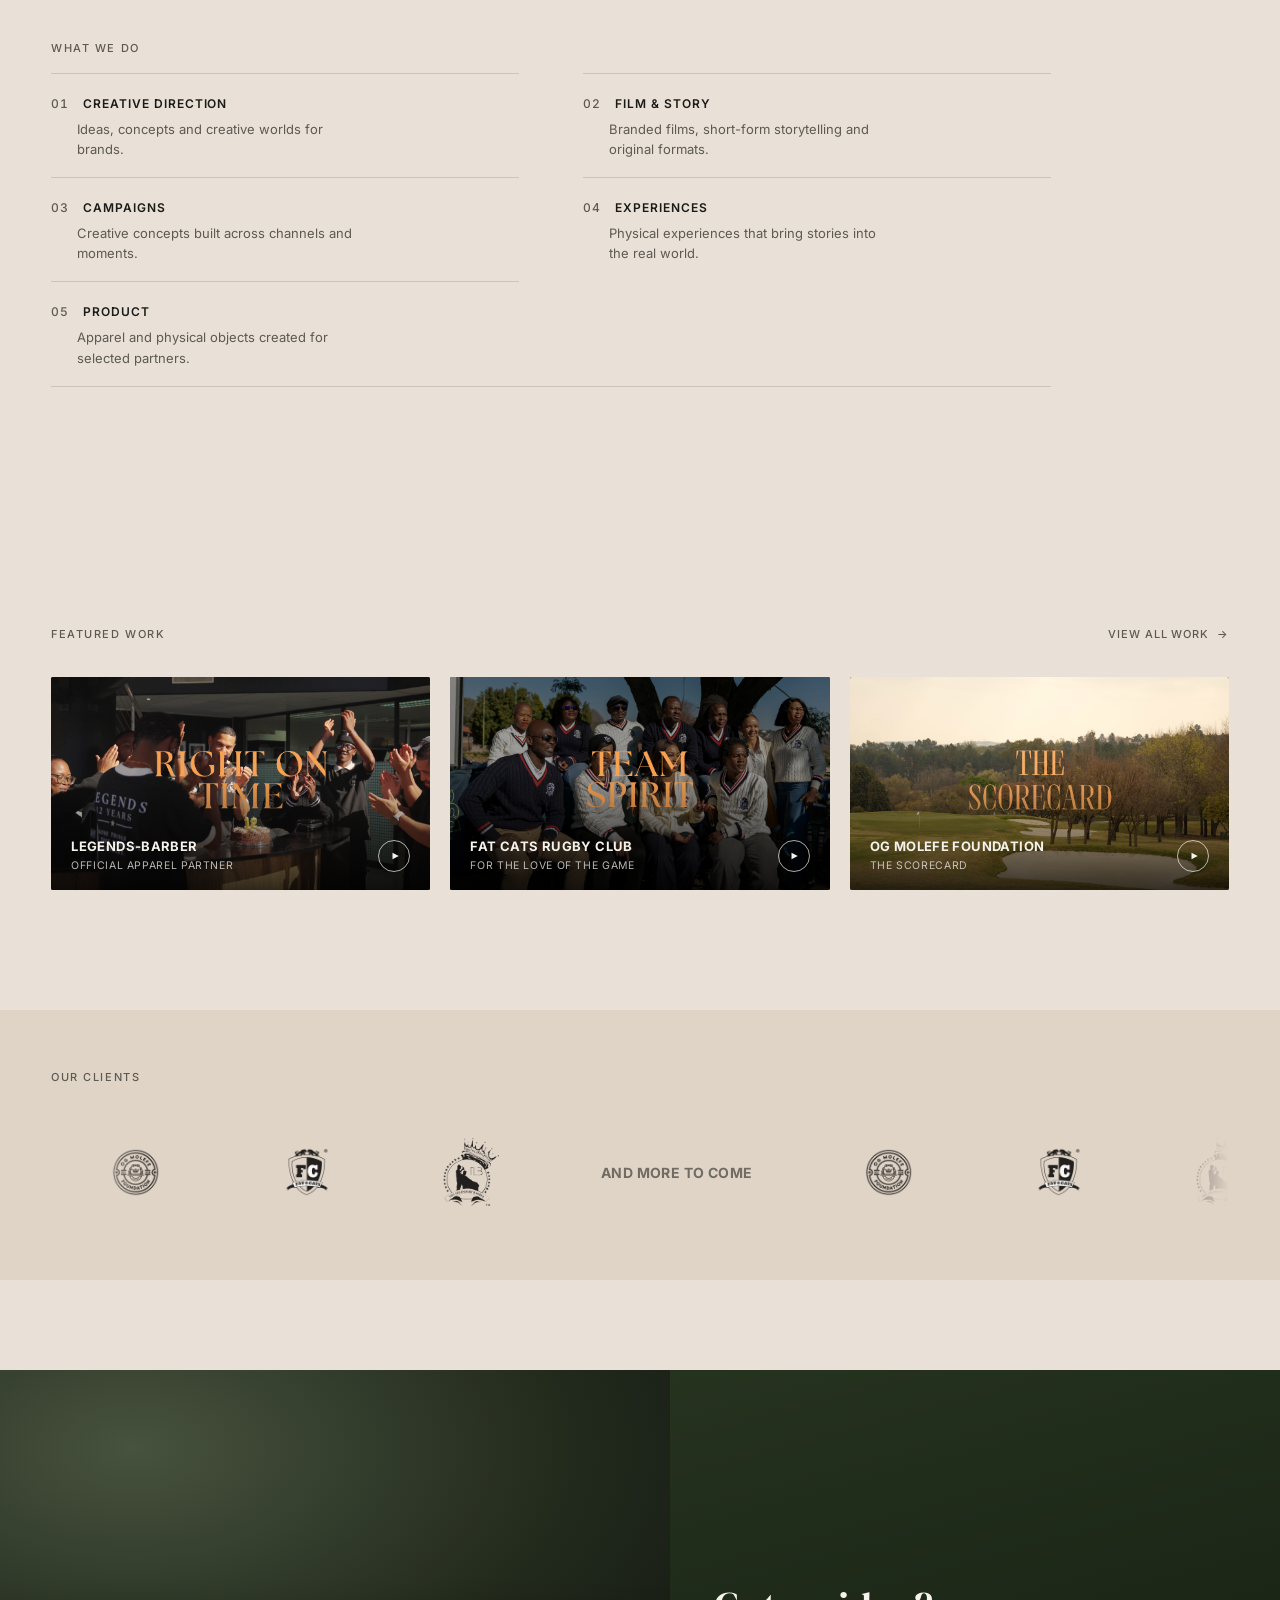
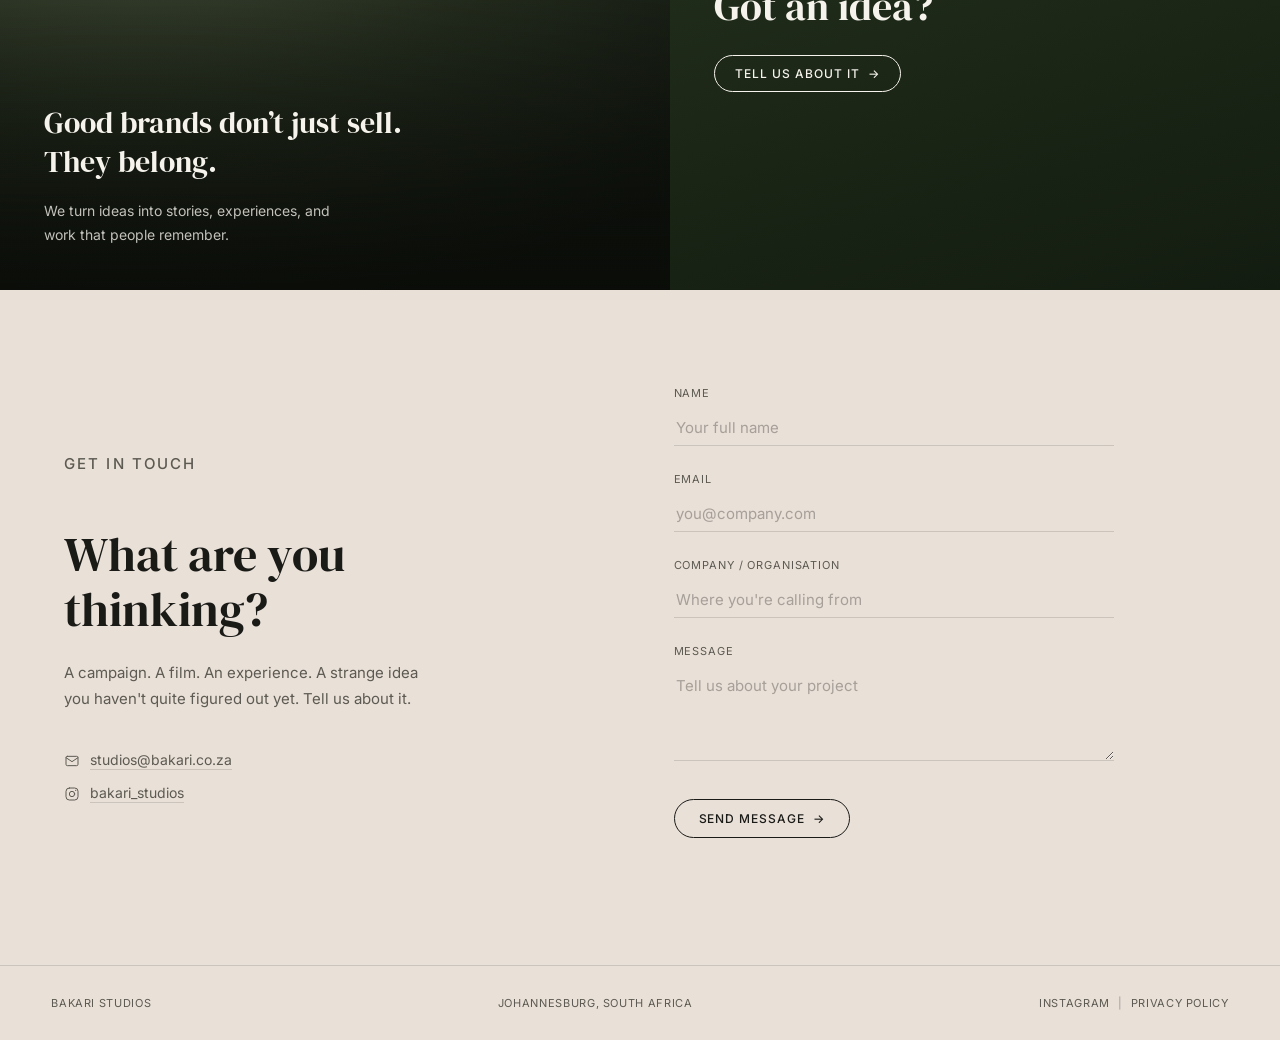
==== commit 215c9bf4: "Remove Denosa and Black Crown logos from index.html" ====
--- a/index.html
+++ b/index.html
@@ -224,15 +224,15 @@
       <div class="client-logo"><img src="assets/logos/og-molefe-foundation.png" alt="OG Molefe Foundation"></div>
       <div class="client-logo"><img src="assets/logos/fat-cats.png" alt="Fat Cats Rugby Club"></div>
       <div class="client-logo"><img class="needs-invert" src="assets/logos/legends-barber.png" alt="Legends Barber"></div>
-      <div class="client-logo">Denosa</div>
-      <div class="client-logo">Black Crown</div>
+      <!-- <div class="client-logo">Denosa</div>
+      <div class="client-logo">Black Crown</div> -->
       <div class="client-logo">And More to Come</div>
       <!-- duplicated set — required for a seamless loop, keep in sync with the set above -->
       <div class="client-logo" aria-hidden="true"><img src="assets/logos/og-molefe-foundation.png" alt=""></div>
       <div class="client-logo" aria-hidden="true"><img src="assets/logos/fat-cats.png" alt=""></div>
       <div class="client-logo" aria-hidden="true"><img class="needs-invert" src="assets/logos/legends-barber.png" alt=""></div>
-      <div class="client-logo" aria-hidden="true">Denosa</div>
-      <div class="client-logo" aria-hidden="true">Black Crown</div>
+      <!-- <div class="client-logo" aria-hidden="true">Denosa</div>
+      <div class="client-logo" aria-hidden="true">Black Crown</div> -->
       <div class="client-logo" aria-hidden="true">And More to Come</div>
     </div>
   </div>
@@ -340,4 +340,4 @@
 <script src="script.js" defer></script>
 
 </body>
-</html>+</html>
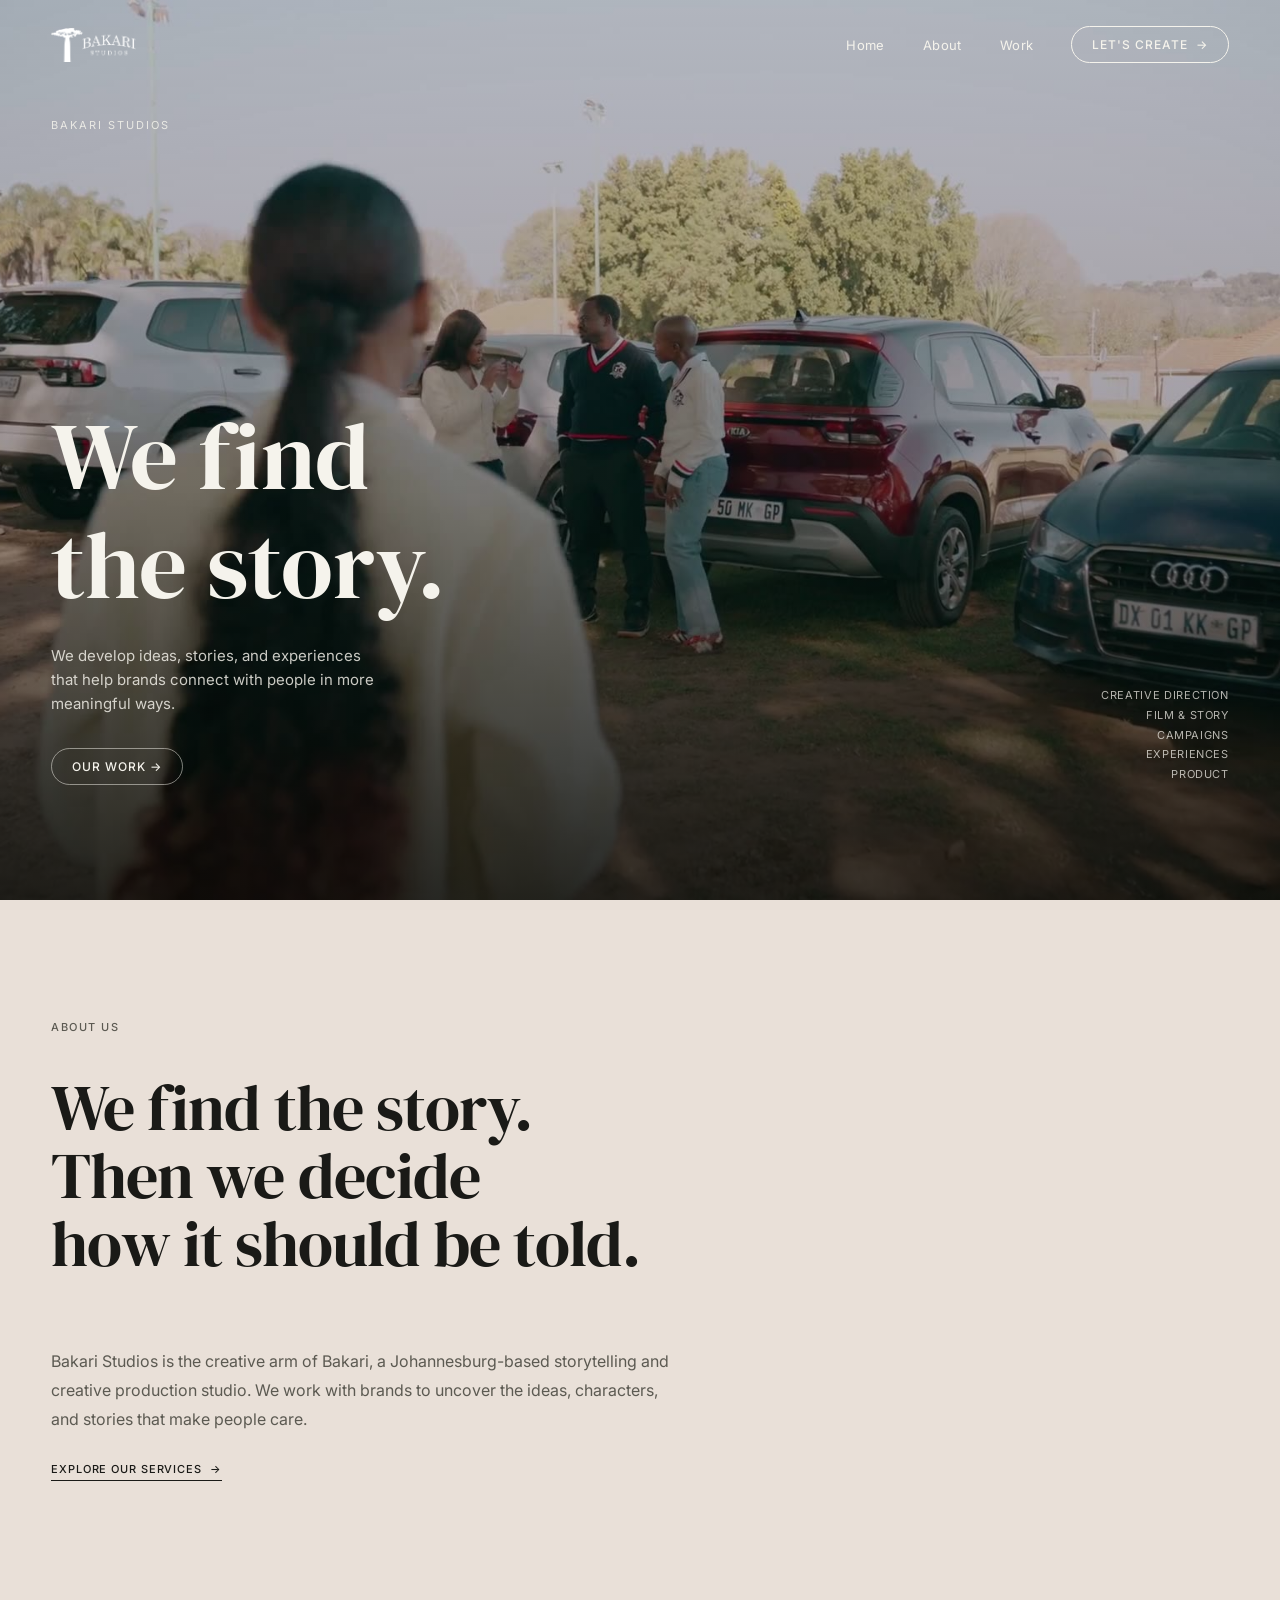
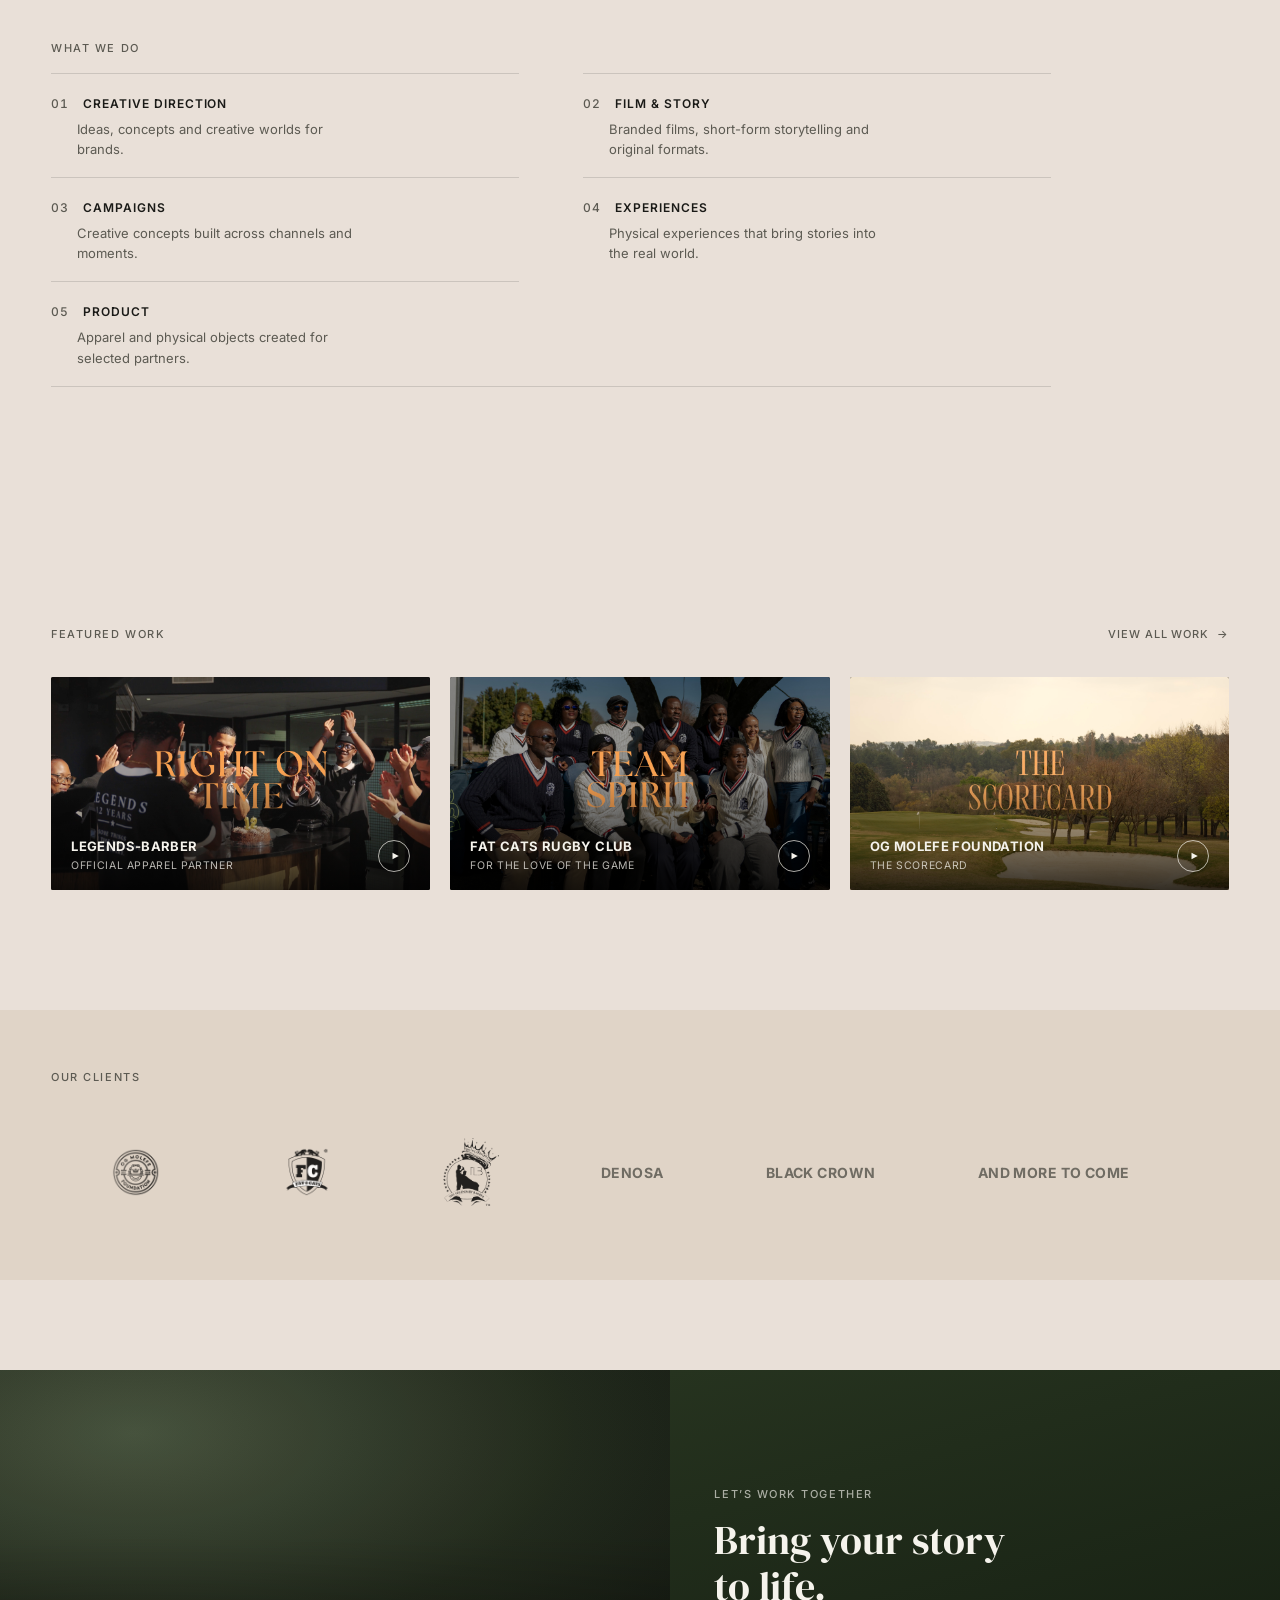
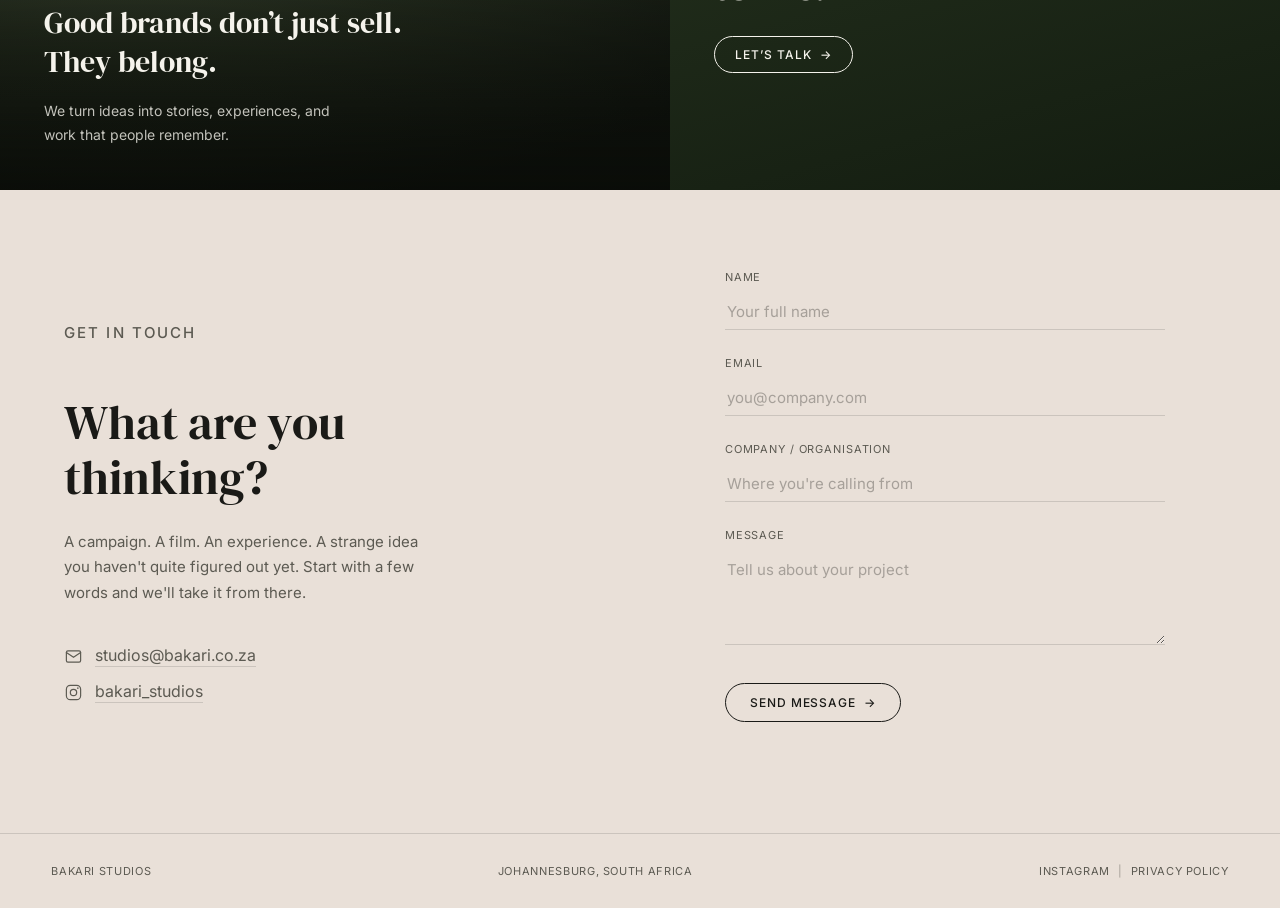
==== commit 9ca2cf94: "Cleaned up the contact section" ====
--- a/index.html
+++ b/index.html
@@ -224,15 +224,15 @@
       <div class="client-logo"><img src="assets/logos/og-molefe-foundation.png" alt="OG Molefe Foundation"></div>
       <div class="client-logo"><img src="assets/logos/fat-cats.png" alt="Fat Cats Rugby Club"></div>
       <div class="client-logo"><img class="needs-invert" src="assets/logos/legends-barber.png" alt="Legends Barber"></div>
-      <!-- <div class="client-logo">Denosa</div>
-      <div class="client-logo">Black Crown</div> -->
+      <div class="client-logo">Denosa</div>
+      <div class="client-logo">Black Crown</div>
       <div class="client-logo">And More to Come</div>
       <!-- duplicated set — required for a seamless loop, keep in sync with the set above -->
       <div class="client-logo" aria-hidden="true"><img src="assets/logos/og-molefe-foundation.png" alt=""></div>
       <div class="client-logo" aria-hidden="true"><img src="assets/logos/fat-cats.png" alt=""></div>
       <div class="client-logo" aria-hidden="true"><img class="needs-invert" src="assets/logos/legends-barber.png" alt=""></div>
-      <!-- <div class="client-logo" aria-hidden="true">Denosa</div>
-      <div class="client-logo" aria-hidden="true">Black Crown</div> -->
+      <div class="client-logo" aria-hidden="true">Denosa</div>
+      <div class="client-logo" aria-hidden="true">Black Crown</div>
       <div class="client-logo" aria-hidden="true">And More to Come</div>
     </div>
   </div>
@@ -253,8 +253,9 @@
     </div>
 
     <div class="editorial-panel editorial-cta reveal reveal-delay-1">
-      <h3>Got an idea?</h3>
-      <a href="#contactForm" class="cta-btn">Tell Us About It <span class="arrow">→</span></a>
+      <p class="eyebrow">Let’s Work Together</p>
+      <h3>Bring your story<br>to life.</h3>
+      <a href="#contactForm" class="cta-btn">Let’s Talk <span class="arrow">→</span></a>
     </div>
 
   </div>
@@ -270,7 +271,7 @@
 
   <p>
     A campaign. A film. An experience. A strange idea you haven't quite
-    figured out yet. Tell us about it.
+    figured out yet. Start with a few words and we'll take it from there.
   </p>
 
   <div class="contact-details">
@@ -340,4 +341,4 @@
 <script src="script.js" defer></script>
 
 </body>
-</html>
+</html>
--- a/styles.css
+++ b/styles.css
@@ -490,7 +490,7 @@
 .editorial-grid{
   display:grid;
   grid-template-columns:1.1fr 1fr;
-  min-height:520px;
+  min-height:420px;
 }
 .editorial-panel{
   position:relative;
@@ -546,7 +546,25 @@
 }
 
 /* ---------- Contact ---------- */
-#contact{padding:0;background:var(--cream);}
+#contact{
+  position:relative;
+  overflow:hidden;
+  padding:0;
+  background:var(--cream);
+}
+#contact::before{
+  content:"";
+  position:absolute;
+  left:39%;
+  bottom:-10%;
+  height:104%;
+  aspect-ratio:1333 / 1449;
+  transform:translateX(-50%);
+  background:url("assets/logos/bakari-tree-watermark.svg") center / contain no-repeat;
+  opacity:0.065;
+  pointer-events:none;
+}
+#contact .contact-grid{position:relative;z-index:1;}
 .contact-grid{
   display:grid;
   grid-template-columns:1fr 1.1fr;
@@ -559,7 +577,7 @@
   flex-direction:column;
   justify-content:center;
   color:var(--ink);
-  background:var(--cream);
+  background:transparent;
 }
 .contact-left .eyebrow{color:var(--ink-soft);}
 .contact-left h2{
@@ -585,9 +603,9 @@
 .contact-detail-link{
   display:inline-flex;
   align-items:center;
-  gap:10px;
+  gap:12px;
   width:fit-content;
-  font-size:14px;
+  font-size:16px;
   color:var(--ink-soft);
 }
 .contact-detail-link span{
@@ -600,8 +618,8 @@
   border-color:var(--ink);
 }
 .contact-detail-icon{
-  width:16px;
-  height:16px;
+  width:19px;
+  height:19px;
   flex-shrink:0;
   color:var(--ink-soft);
   transition:color 0.3s var(--ease);
@@ -609,10 +627,11 @@
 .contact-detail-link:hover .contact-detail-icon{color:var(--ink);}
 
 .contact-right{
-  background:var(--cream);
-  padding:96px 64px;
-  display:flex;
-  align-items:center;
+  background:transparent;
+  padding:80px 64px;
+  display:flex;
+  align-items:center;
+  justify-content:center;
 }
 form.contact-form{width:100%;max-width:440px;scroll-margin-top:100px;}
 .form-row{margin-bottom:26px;}
@@ -673,7 +692,8 @@
 
 @media(max-width:900px){
   .contact-grid{grid-template-columns:1fr;min-height:auto;}
-  .contact-left, .contact-right{padding:64px clamp(20px,6vw,64px);}
+  #contact::before{left:78%;bottom:-3%;height:34%;opacity:0.05;}
+  .contact-left, .contact-right{padding:56px clamp(20px,6vw,64px);}
 }
 
 /* ---------- Footer ---------- */
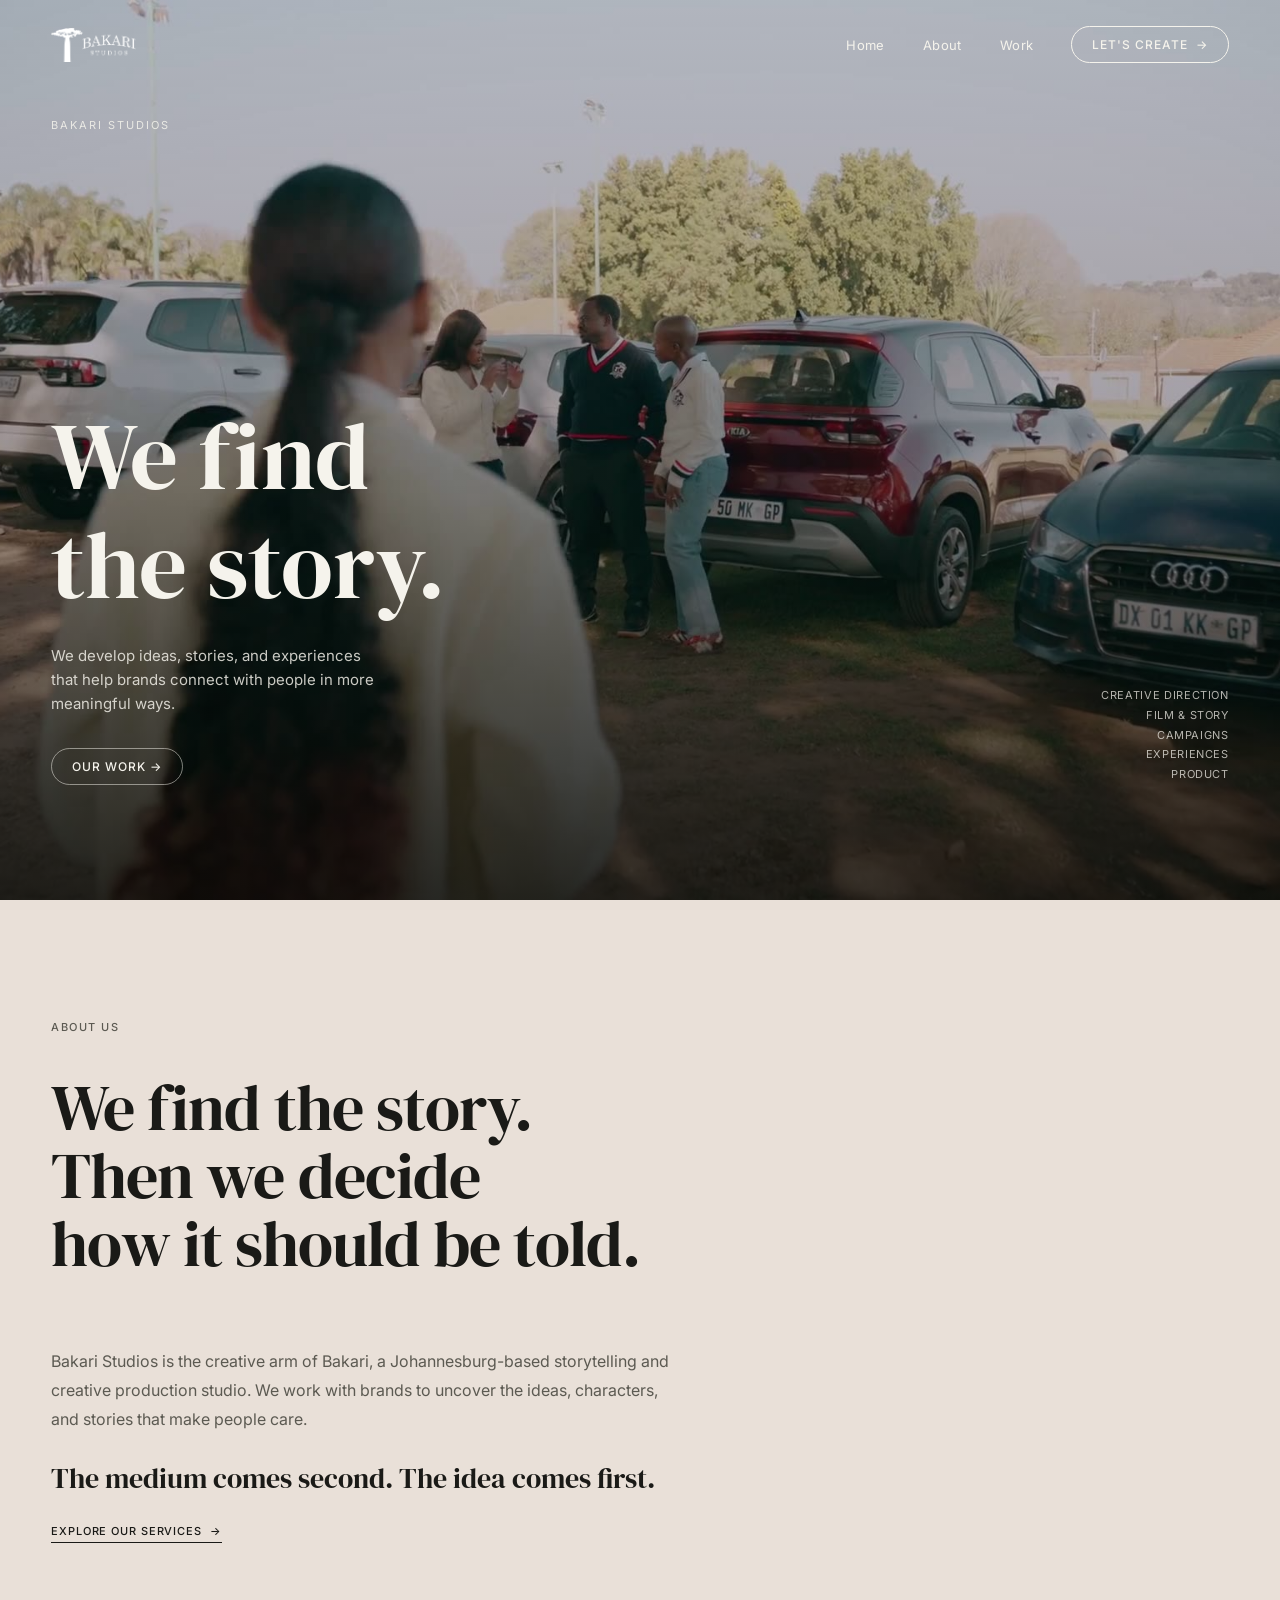
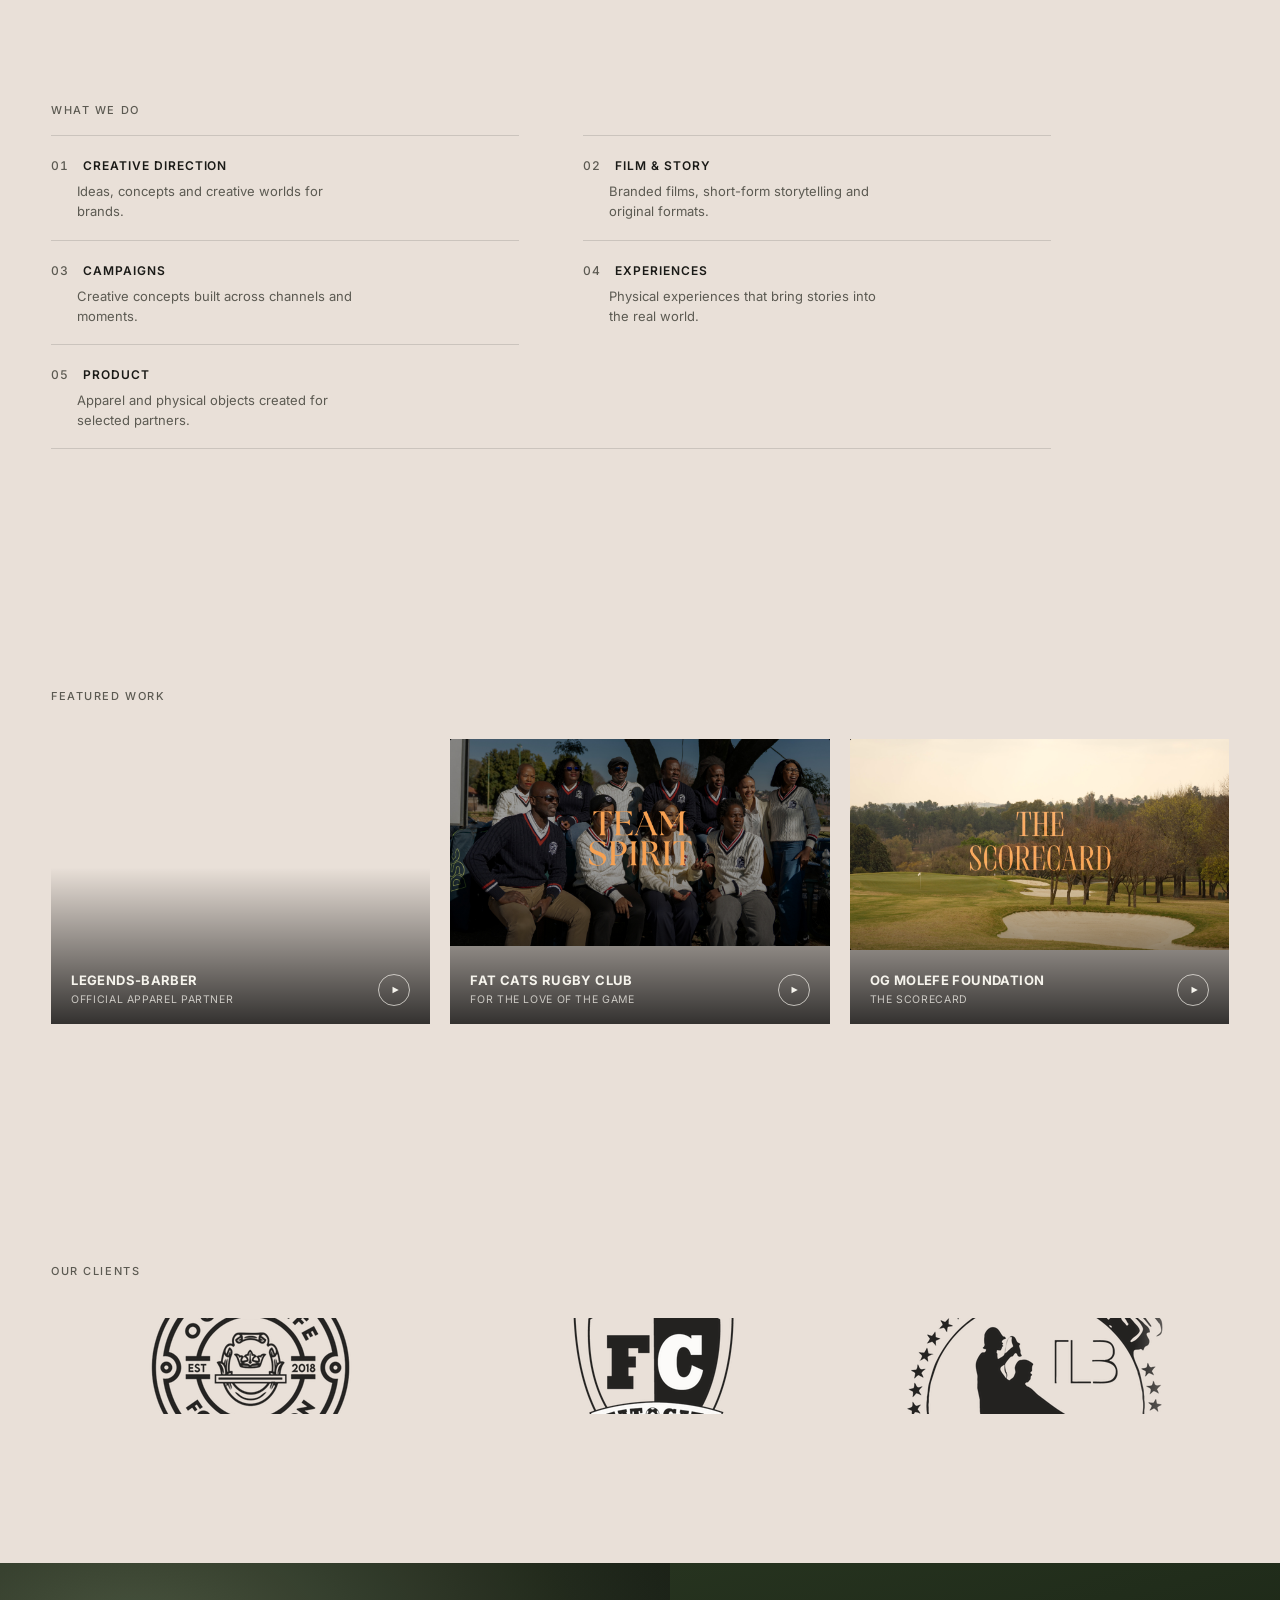
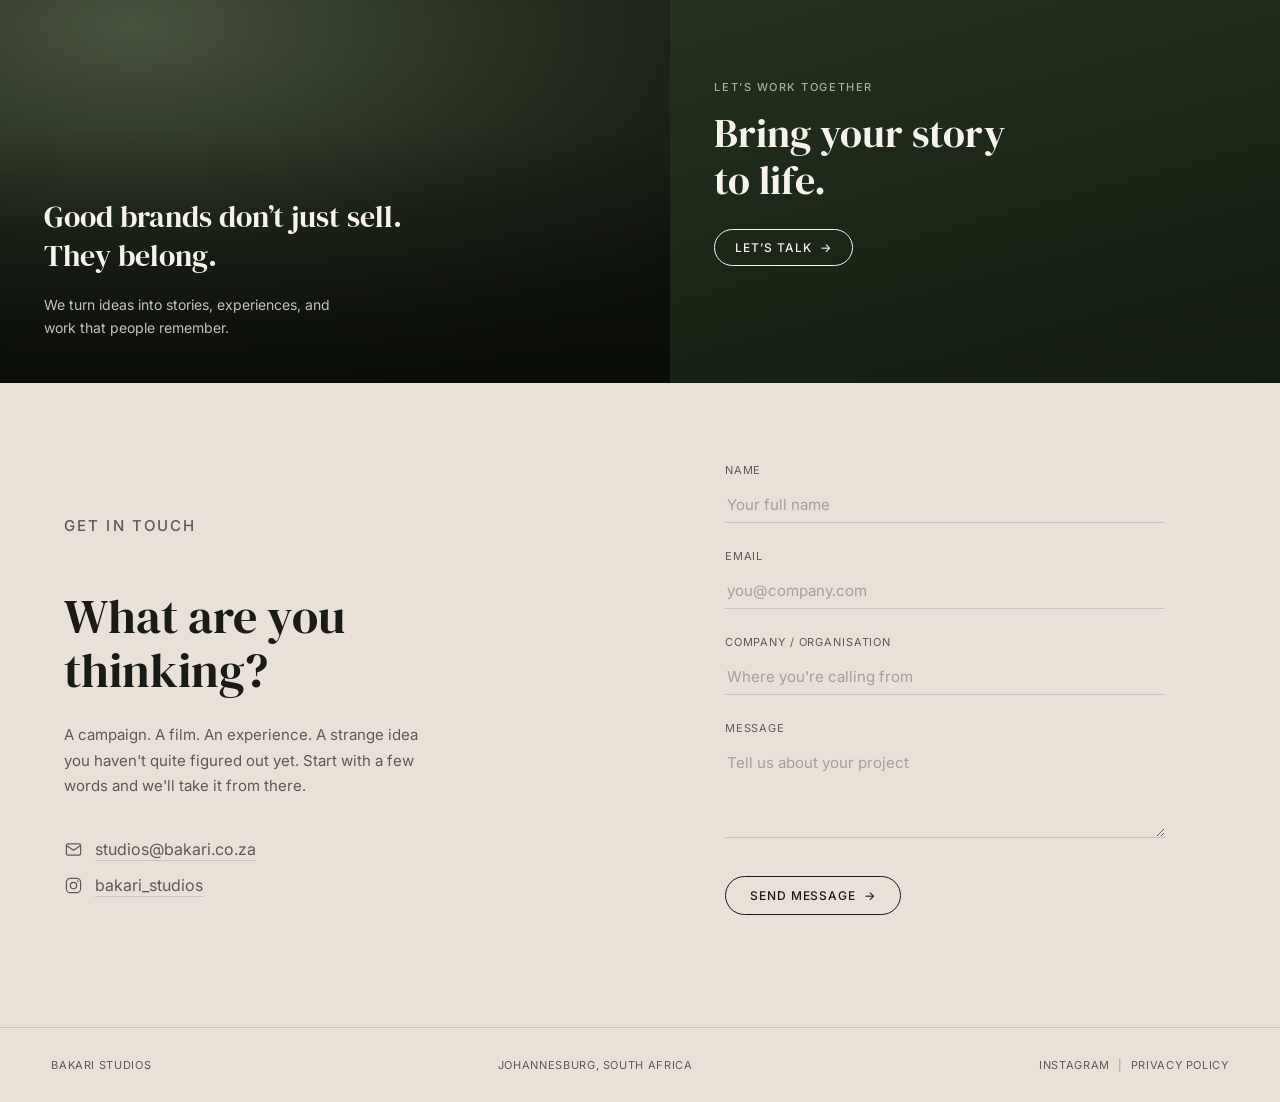
==== commit 6e914a8e: "Corrected background colour of the 'Clients' section" ====
--- a/index.html
+++ b/index.html
@@ -97,6 +97,8 @@
           to uncover the ideas, characters, and stories that make people care.
         </p>
 
+        <p class="about-line">The medium comes second. The idea comes first.</p>
+
         <a href="#services" class="explore">
           Explore Our Services <span class="arrow">→</span>
         </a>
@@ -172,15 +174,15 @@
   <div class="section-inner">
     <div class="work-head reveal">
       <p class="eyebrow" style="margin:0;">Featured Work</p>
-      <a href="work.html" class="view-all">
-        View All Work <span class="arrow">→</span>
-      </a>
     </div>
 
     <div class="work-grid">
 
       <a class="work-card reveal" href="https://www.youtube.com/watch?v=REPLACE_WITH_LEGENDS_BARBER_ID" target="_blank" rel="noopener" aria-label="Watch the Legends Barber project video on YouTube">
-        <img class="thumb" src="assets/work/legends-barber.png" alt="Still from the Legends Barber film, Right on Time">
+        <!-- FALLBACK thumbnail — replace this div with a real <img> tag and a
+             descriptive alt attribute once the client supplies project photos,
+             e.g. <img class="thumb" src="legends-barber.jpg" alt="Legends Barber team apparel"> -->
+        <div class="thumb" style="background:linear-gradient(160deg,#3a2f26,#141210);"></div>
         <div class="work-card-info">
           <div>
             <div class="title">Legends-Barber</div>
@@ -224,15 +226,15 @@
       <div class="client-logo"><img src="assets/logos/og-molefe-foundation.png" alt="OG Molefe Foundation"></div>
       <div class="client-logo"><img src="assets/logos/fat-cats.png" alt="Fat Cats Rugby Club"></div>
       <div class="client-logo"><img class="needs-invert" src="assets/logos/legends-barber.png" alt="Legends Barber"></div>
-      <div class="client-logo">Denosa</div>
-      <div class="client-logo">Black Crown</div>
+      <!-- <div class="client-logo">Denosa</div>
+      <div class="client-logo">Black Crown</div> -->
       <div class="client-logo">And More to Come</div>
       <!-- duplicated set — required for a seamless loop, keep in sync with the set above -->
       <div class="client-logo" aria-hidden="true"><img src="assets/logos/og-molefe-foundation.png" alt=""></div>
       <div class="client-logo" aria-hidden="true"><img src="assets/logos/fat-cats.png" alt=""></div>
       <div class="client-logo" aria-hidden="true"><img class="needs-invert" src="assets/logos/legends-barber.png" alt=""></div>
-      <div class="client-logo" aria-hidden="true">Denosa</div>
-      <div class="client-logo" aria-hidden="true">Black Crown</div>
+      <!-- <div class="client-logo" aria-hidden="true">Denosa</div>
+      <div class="client-logo" aria-hidden="true">Black Crown</div> -->
       <div class="client-logo" aria-hidden="true">And More to Come</div>
     </div>
   </div>
--- a/styles.css
+++ b/styles.css
@@ -267,6 +267,14 @@
   color:var(--ink-soft);
   max-width:620px;
 }
+.about-copy p.about-line{
+  margin-top:26px;
+  font-family:var(--serif);
+  font-size:clamp(22px,2.4vw,28px);
+  line-height:1.3;
+  color:var(--ink);
+  max-width:none;
+}
 .about-copy .explore{
   display:inline-flex;
   align-items:center;
@@ -369,19 +377,20 @@
   grid-template-columns:repeat(3,1fr);
   gap:20px;
 }
-.work-card{
-  position:relative;
-  display:block;
-  aspect-ratio:16/9;
-  overflow:hidden;
-  border-radius:2px;
-  background:linear-gradient(160deg,#2b2b26,#131311);
-}
-.work-card .thumb{
-  position:absolute;inset:0;width:100%;height:100%;object-fit:cover;
-  transition:transform 0.7s var(--ease);
-}
-.work-card:hover .thumb{transform:scale(1.05);}
+.work-card {
+  aspect-ratio: 4 / 3;
+}
+.work-card .thumb {
+  object-fit: cover;
+  object-position: center;
+}
+.work-card {
+  transition: transform 0.4s ease, box-shadow 0.4s ease;
+}
+.work-card:hover {
+  transform: translateY(-6px);
+  box-shadow: 0 12px 28px rgba(0, 0, 0, 0.18);
+}
 .work-card::after{
   content:"";
   position:absolute;inset:0;
@@ -433,7 +442,11 @@
 
 /* ---------- Our Clients (marquee) ---------- */
 #clients{
+<<<<<<< HEAD
   background:#E0D4C7;
+=======
+  /* background:#E0D4C7; */
+>>>>>>> e05d98f (Corrected background colour of the 'Clients' section)
   padding-top:60px;
   padding-bottom:60px;
 }
@@ -470,7 +483,11 @@
   opacity:0.85;
 }
 .client-logo img{
+<<<<<<< HEAD
   height:68px;
+=======
+  height:100px;
+>>>>>>> e05d98f (Corrected background colour of the 'Clients' section)
   width:auto;
 }
 .client-logo img.needs-invert{
@@ -555,6 +572,7 @@
 #contact::before{
   content:"";
   position:absolute;
+<<<<<<< HEAD
   left:39%;
   bottom:-10%;
   height:104%;
@@ -562,6 +580,15 @@
   transform:translateX(-50%);
   background:url("assets/logos/bakari-tree-watermark.svg") center / contain no-repeat;
   opacity:0.065;
+=======
+  left:41%;
+  bottom:8%;
+  height:78%;
+  aspect-ratio:1000 / 1085;
+  transform:translateX(-50%);
+  background:url("assets/logos/bakari-tree-white-watermark.png") center / contain no-repeat;
+  opacity:0.9;
+>>>>>>> e05d98f (Corrected background colour of the 'Clients' section)
   pointer-events:none;
 }
 #contact .contact-grid{position:relative;z-index:1;}
@@ -692,7 +719,11 @@
 
 @media(max-width:900px){
   .contact-grid{grid-template-columns:1fr;min-height:auto;}
+<<<<<<< HEAD
   #contact::before{left:78%;bottom:-3%;height:34%;opacity:0.05;}
+=======
+  #contact::before{left:72%;bottom:3%;height:26%;opacity:0.9;}
+>>>>>>> e05d98f (Corrected background colour of the 'Clients' section)
   .contact-left, .contact-right{padding:56px clamp(20px,6vw,64px);}
 }
 
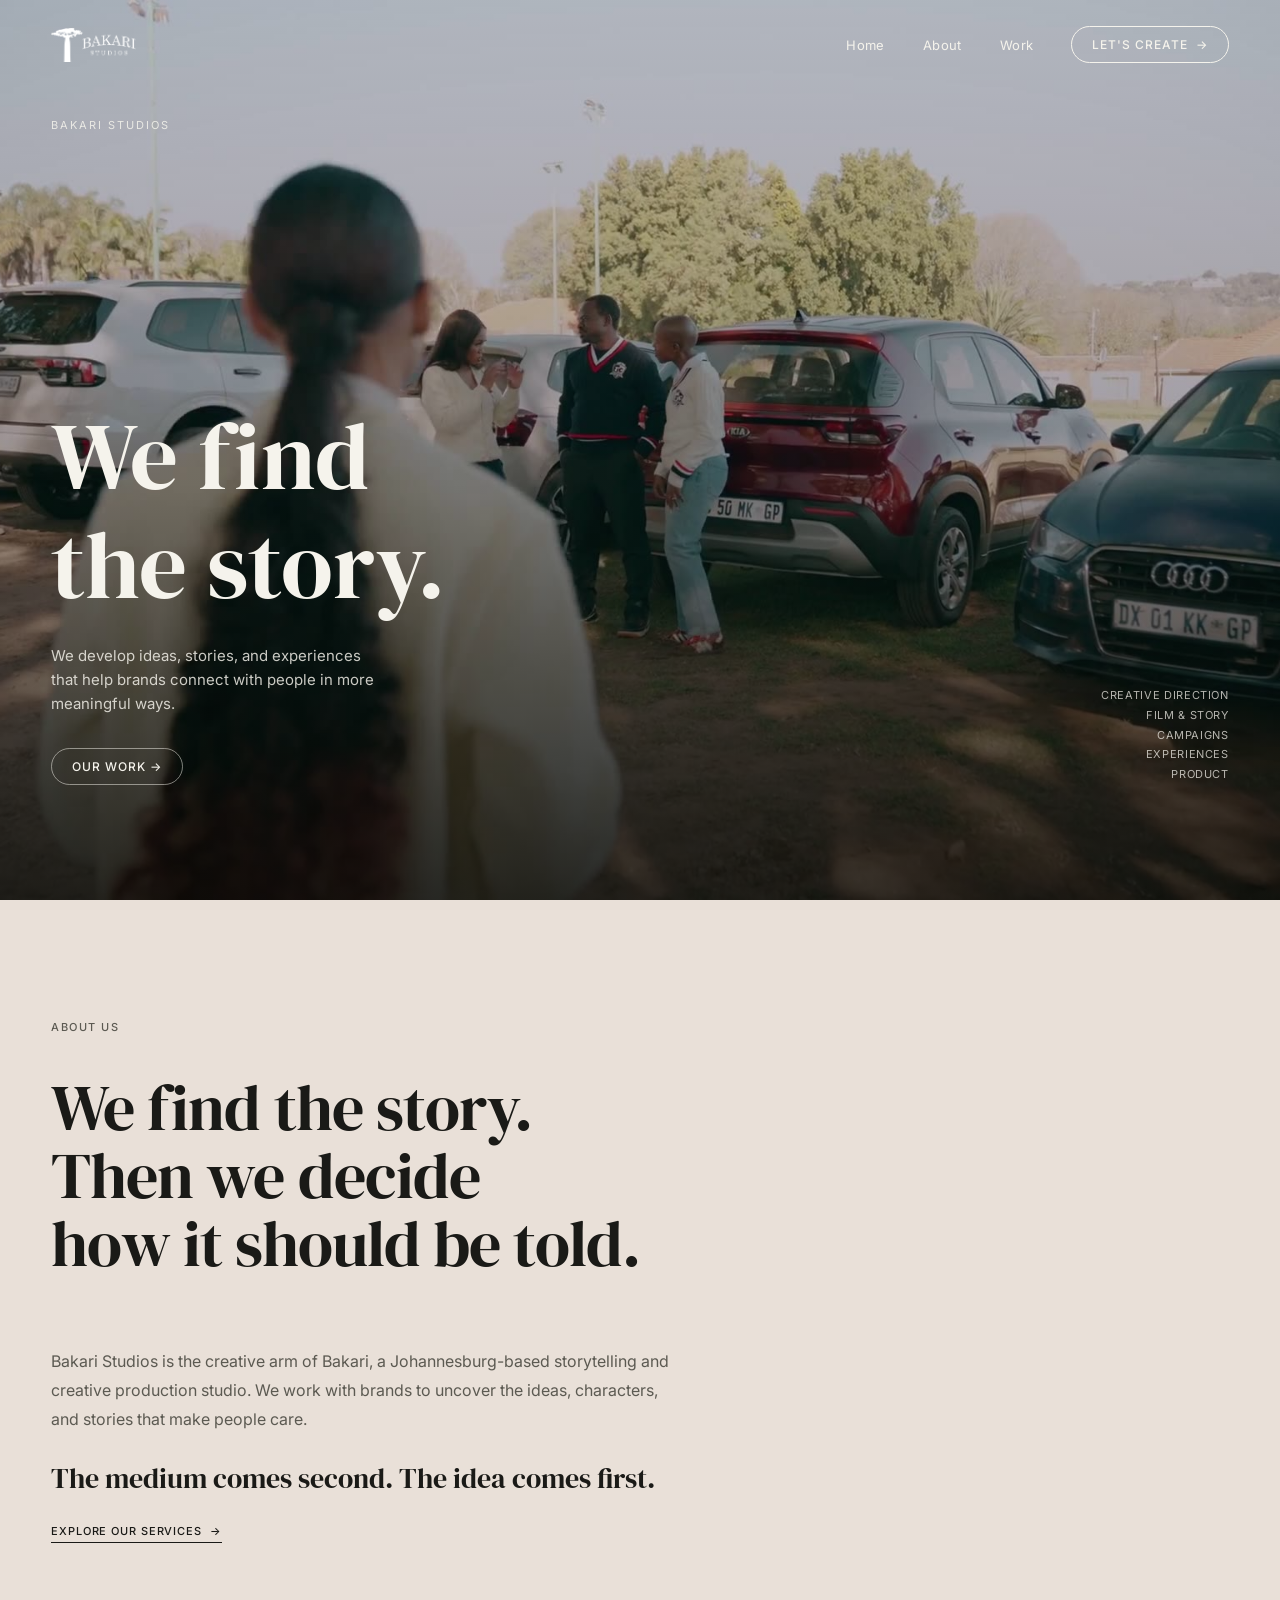
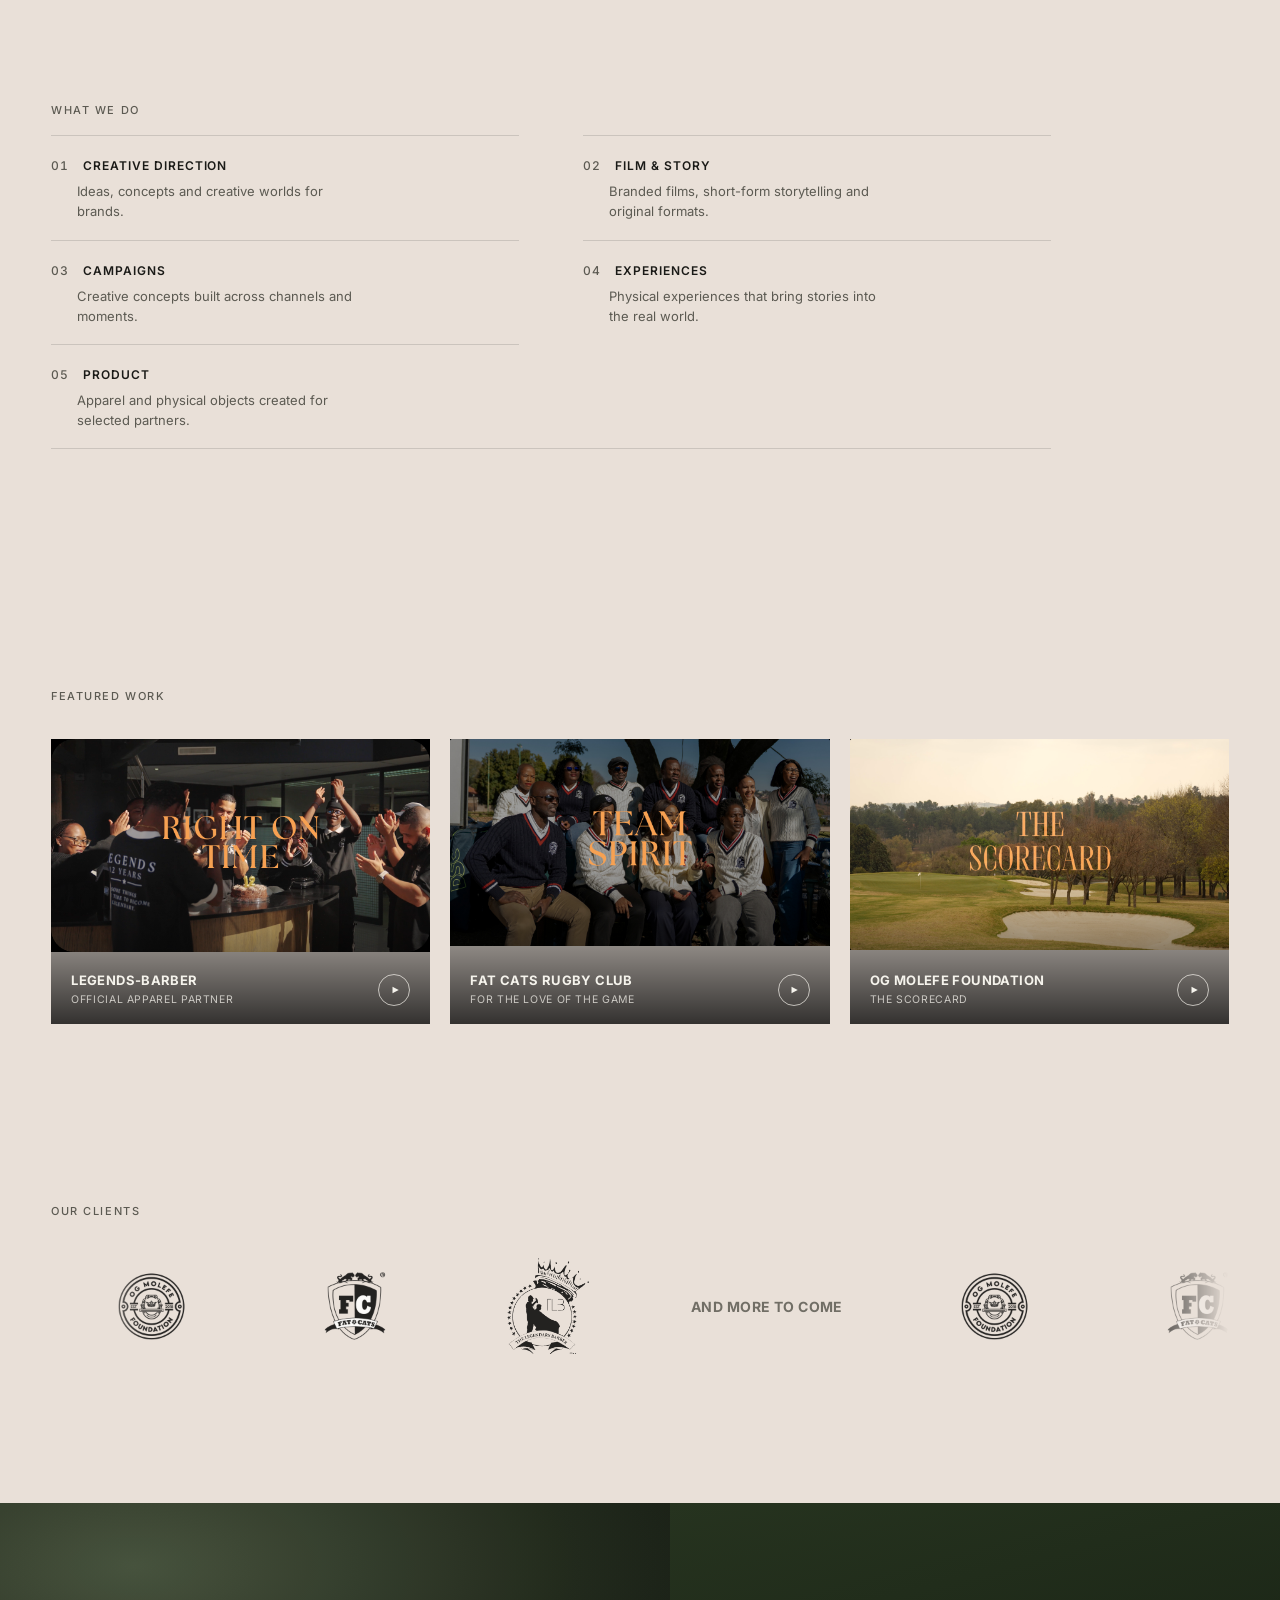
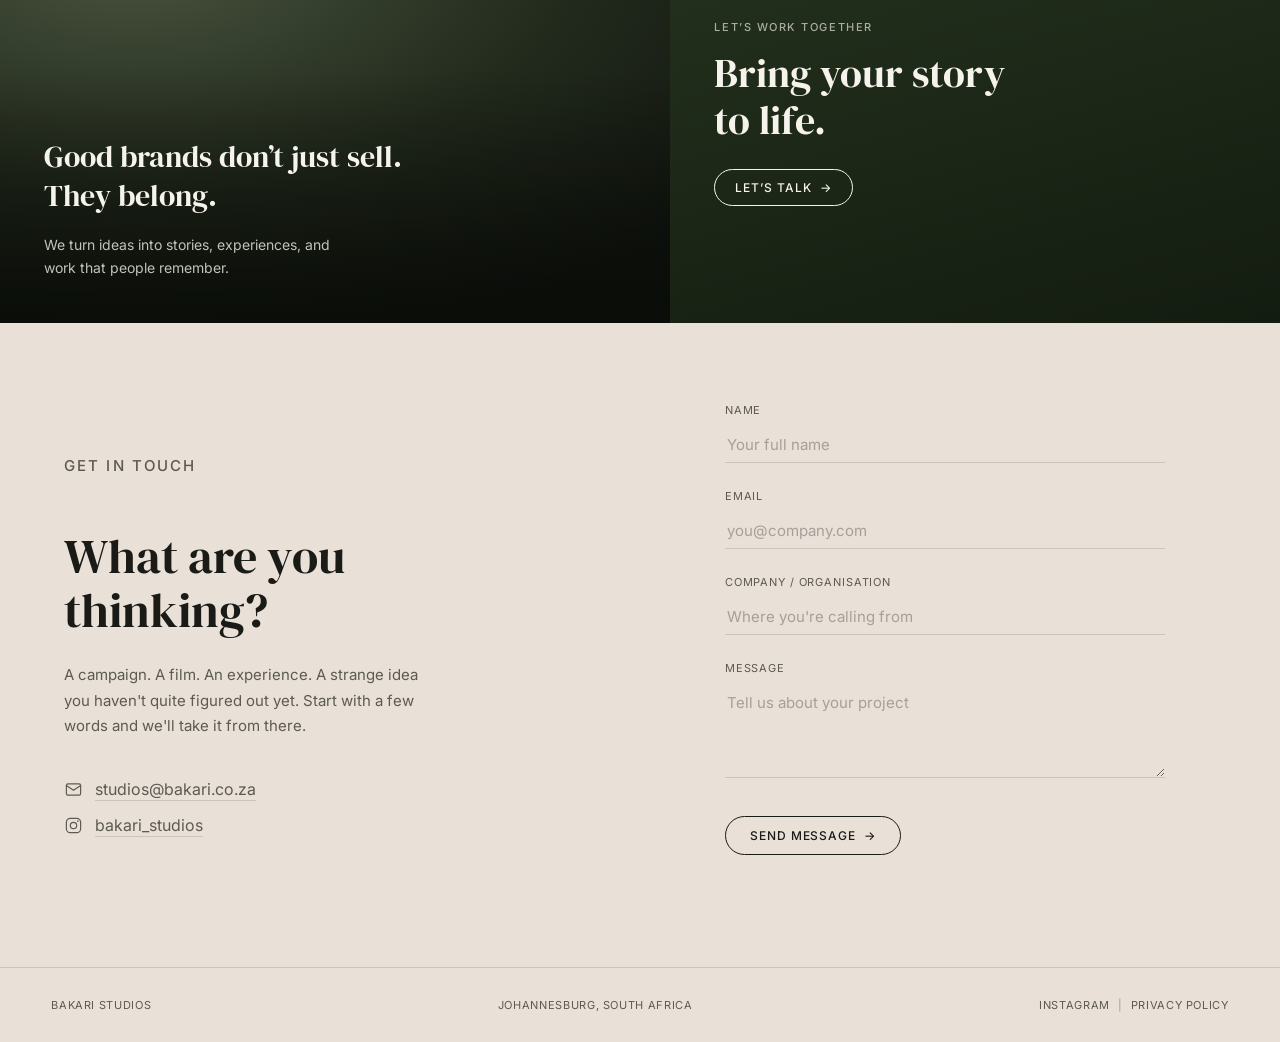
==== commit e05d98f2: "Corrected background colour of the 'Clients' section" ====
--- a/index.html
+++ b/index.html
@@ -179,10 +179,7 @@
     <div class="work-grid">
 
       <a class="work-card reveal" href="https://www.youtube.com/watch?v=REPLACE_WITH_LEGENDS_BARBER_ID" target="_blank" rel="noopener" aria-label="Watch the Legends Barber project video on YouTube">
-        <!-- FALLBACK thumbnail — replace this div with a real <img> tag and a
-             descriptive alt attribute once the client supplies project photos,
-             e.g. <img class="thumb" src="legends-barber.jpg" alt="Legends Barber team apparel"> -->
-        <div class="thumb" style="background:linear-gradient(160deg,#3a2f26,#141210);"></div>
+        <img class="thumb" src="assets/work/legends-right-on-time.png" alt="Still from the Legends Barber film, Right on Time">
         <div class="work-card-info">
           <div>
             <div class="title">Legends-Barber</div>
--- a/styles.css
+++ b/styles.css
@@ -442,11 +442,7 @@
 
 /* ---------- Our Clients (marquee) ---------- */
 #clients{
-<<<<<<< HEAD
-  background:#E0D4C7;
-=======
   /* background:#E0D4C7; */
->>>>>>> e05d98f (Corrected background colour of the 'Clients' section)
   padding-top:60px;
   padding-bottom:60px;
 }
@@ -483,11 +479,7 @@
   opacity:0.85;
 }
 .client-logo img{
-<<<<<<< HEAD
-  height:68px;
-=======
   height:100px;
->>>>>>> e05d98f (Corrected background colour of the 'Clients' section)
   width:auto;
 }
 .client-logo img.needs-invert{
@@ -572,15 +564,6 @@
 #contact::before{
   content:"";
   position:absolute;
-<<<<<<< HEAD
-  left:39%;
-  bottom:-10%;
-  height:104%;
-  aspect-ratio:1333 / 1449;
-  transform:translateX(-50%);
-  background:url("assets/logos/bakari-tree-watermark.svg") center / contain no-repeat;
-  opacity:0.065;
-=======
   left:41%;
   bottom:8%;
   height:78%;
@@ -588,7 +571,6 @@
   transform:translateX(-50%);
   background:url("assets/logos/bakari-tree-white-watermark.png") center / contain no-repeat;
   opacity:0.9;
->>>>>>> e05d98f (Corrected background colour of the 'Clients' section)
   pointer-events:none;
 }
 #contact .contact-grid{position:relative;z-index:1;}
@@ -719,11 +701,7 @@
 
 @media(max-width:900px){
   .contact-grid{grid-template-columns:1fr;min-height:auto;}
-<<<<<<< HEAD
-  #contact::before{left:78%;bottom:-3%;height:34%;opacity:0.05;}
-=======
   #contact::before{left:72%;bottom:3%;height:26%;opacity:0.9;}
->>>>>>> e05d98f (Corrected background colour of the 'Clients' section)
   .contact-left, .contact-right{padding:56px clamp(20px,6vw,64px);}
 }
 
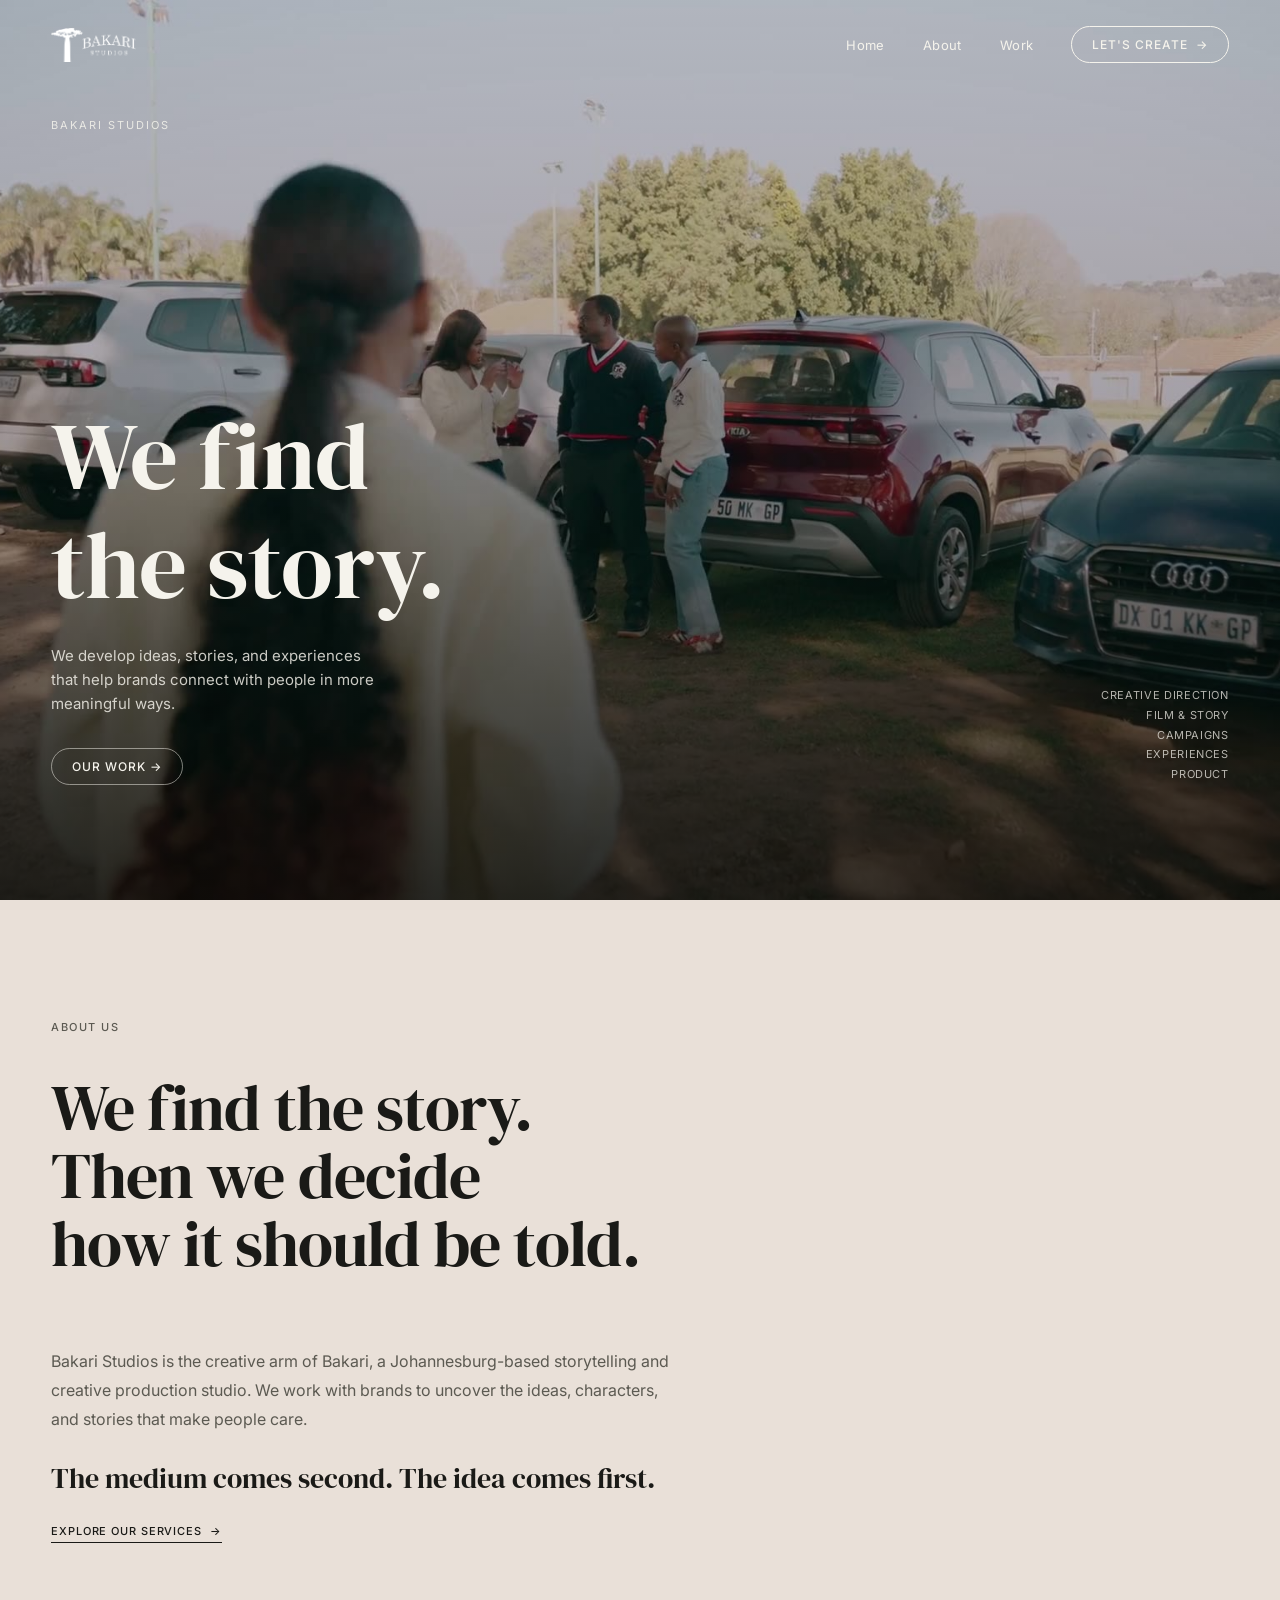
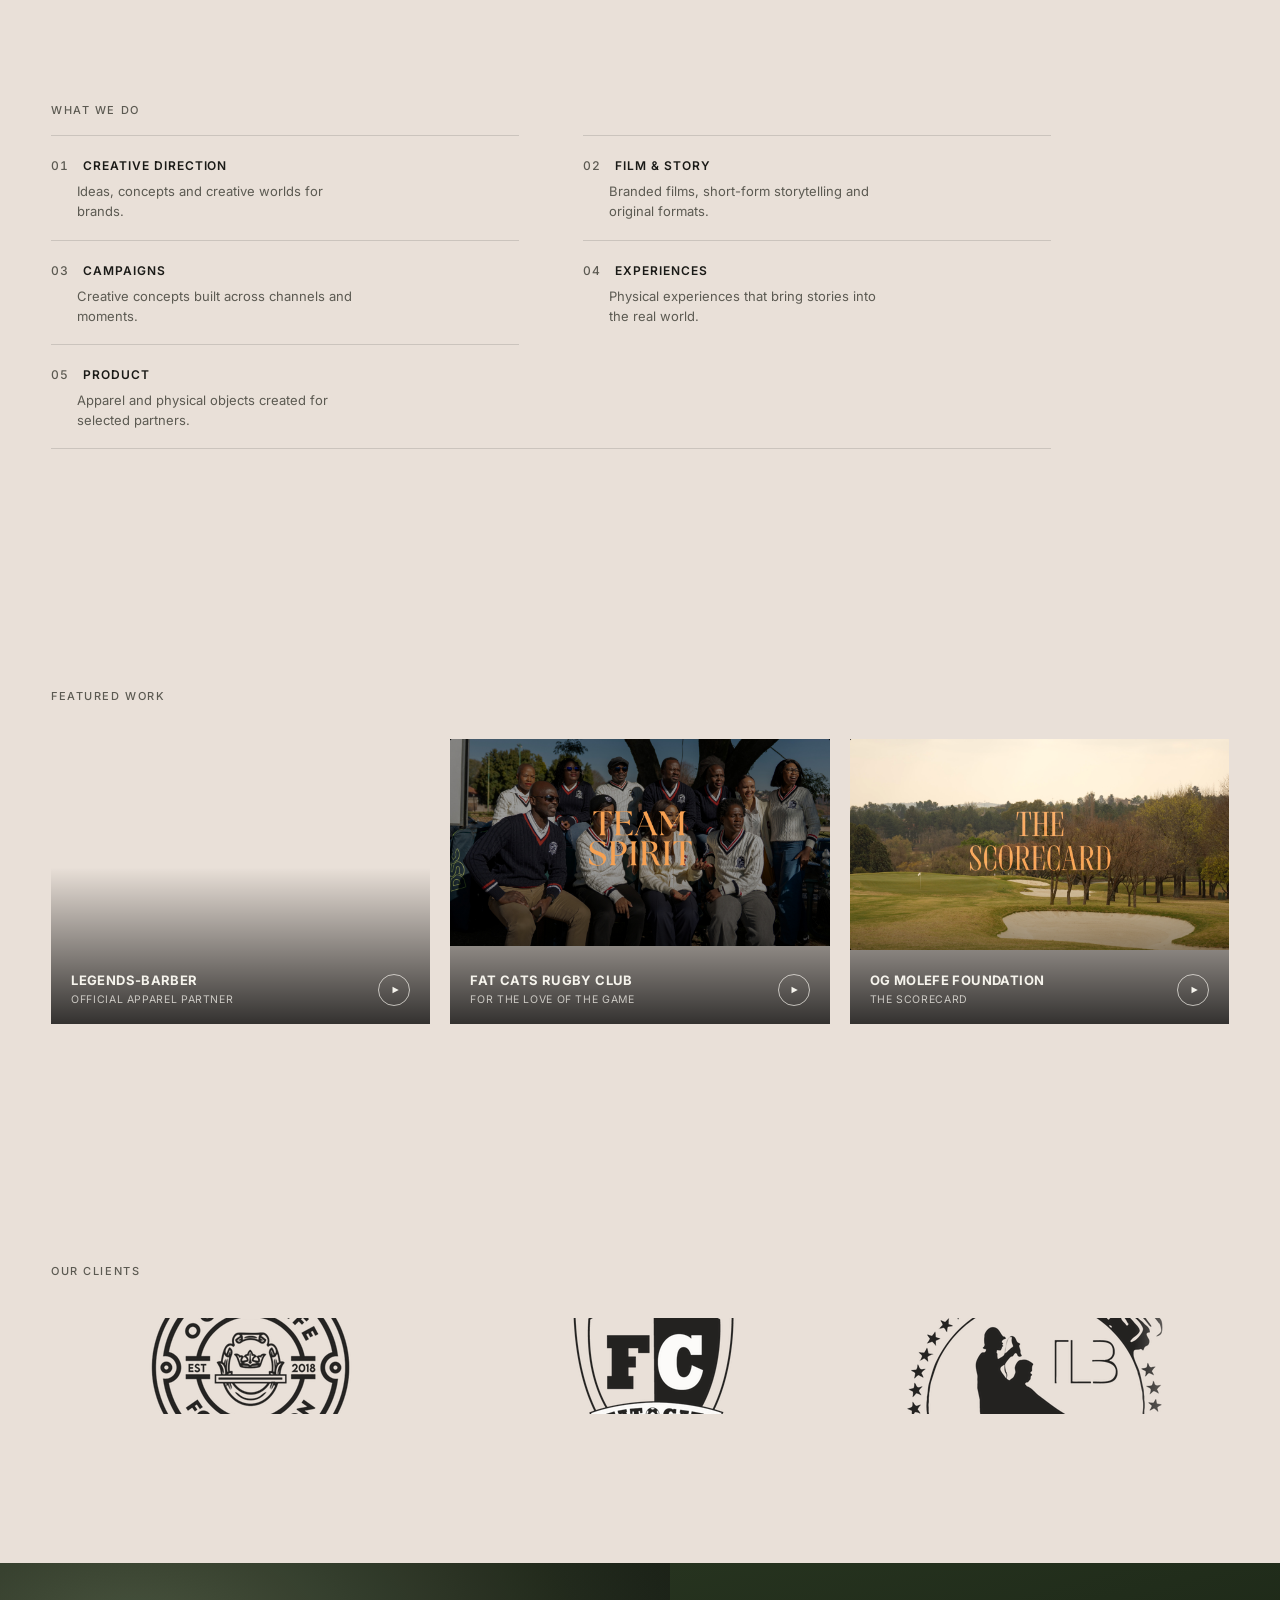
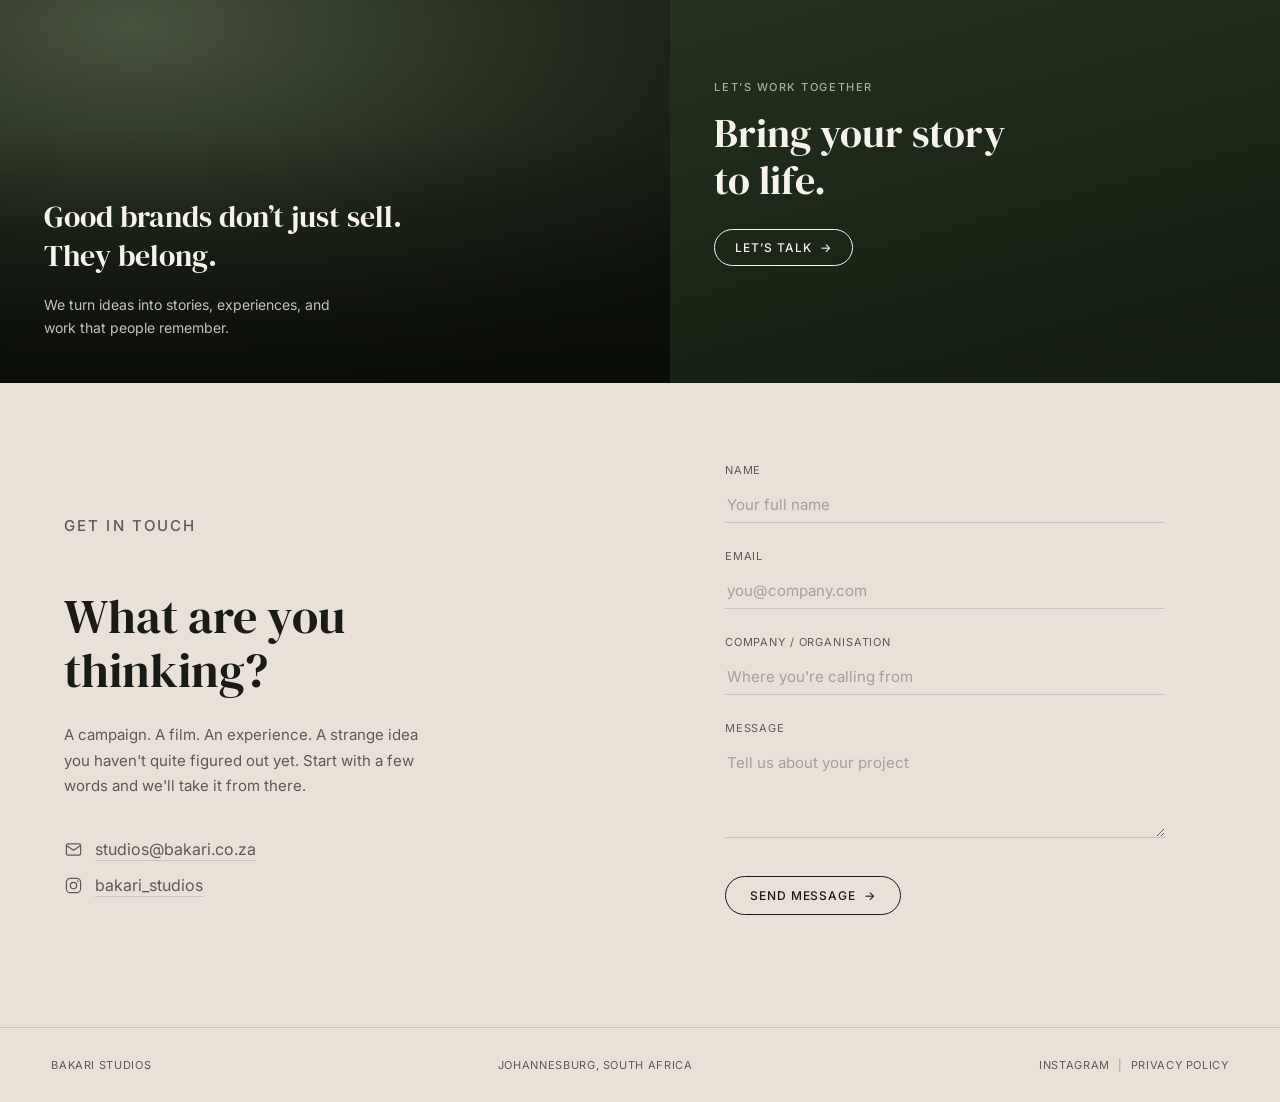
==== commit 7d1c505a: "Restore original local Bakari Studios updates" ====
--- a/index.html
+++ b/index.html
@@ -179,7 +179,10 @@
     <div class="work-grid">
 
       <a class="work-card reveal" href="https://www.youtube.com/watch?v=REPLACE_WITH_LEGENDS_BARBER_ID" target="_blank" rel="noopener" aria-label="Watch the Legends Barber project video on YouTube">
-        <img class="thumb" src="assets/work/legends-right-on-time.png" alt="Still from the Legends Barber film, Right on Time">
+        <!-- FALLBACK thumbnail — replace this div with a real <img> tag and a
+             descriptive alt attribute once the client supplies project photos,
+             e.g. <img class="thumb" src="legends-barber.jpg" alt="Legends Barber team apparel"> -->
+        <div class="thumb" style="background:linear-gradient(160deg,#3a2f26,#141210);"></div>
         <div class="work-card-info">
           <div>
             <div class="title">Legends-Barber</div>
--- a/styles.css
+++ b/styles.css
@@ -442,7 +442,11 @@
 
 /* ---------- Our Clients (marquee) ---------- */
 #clients{
+<<<<<<< HEAD
+  background:#E0D4C7;
+=======
   /* background:#E0D4C7; */
+>>>>>>> e05d98f (Corrected background colour of the 'Clients' section)
   padding-top:60px;
   padding-bottom:60px;
 }
@@ -479,7 +483,11 @@
   opacity:0.85;
 }
 .client-logo img{
+<<<<<<< HEAD
+  height:68px;
+=======
   height:100px;
+>>>>>>> e05d98f (Corrected background colour of the 'Clients' section)
   width:auto;
 }
 .client-logo img.needs-invert{
@@ -564,6 +572,15 @@
 #contact::before{
   content:"";
   position:absolute;
+<<<<<<< HEAD
+  left:39%;
+  bottom:-10%;
+  height:104%;
+  aspect-ratio:1333 / 1449;
+  transform:translateX(-50%);
+  background:url("assets/logos/bakari-tree-watermark.svg") center / contain no-repeat;
+  opacity:0.065;
+=======
   left:41%;
   bottom:8%;
   height:78%;
@@ -571,6 +588,7 @@
   transform:translateX(-50%);
   background:url("assets/logos/bakari-tree-white-watermark.png") center / contain no-repeat;
   opacity:0.9;
+>>>>>>> e05d98f (Corrected background colour of the 'Clients' section)
   pointer-events:none;
 }
 #contact .contact-grid{position:relative;z-index:1;}
@@ -701,7 +719,11 @@
 
 @media(max-width:900px){
   .contact-grid{grid-template-columns:1fr;min-height:auto;}
+<<<<<<< HEAD
+  #contact::before{left:78%;bottom:-3%;height:34%;opacity:0.05;}
+=======
   #contact::before{left:72%;bottom:3%;height:26%;opacity:0.9;}
+>>>>>>> e05d98f (Corrected background colour of the 'Clients' section)
   .contact-left, .contact-right{padding:56px clamp(20px,6vw,64px);}
 }
 
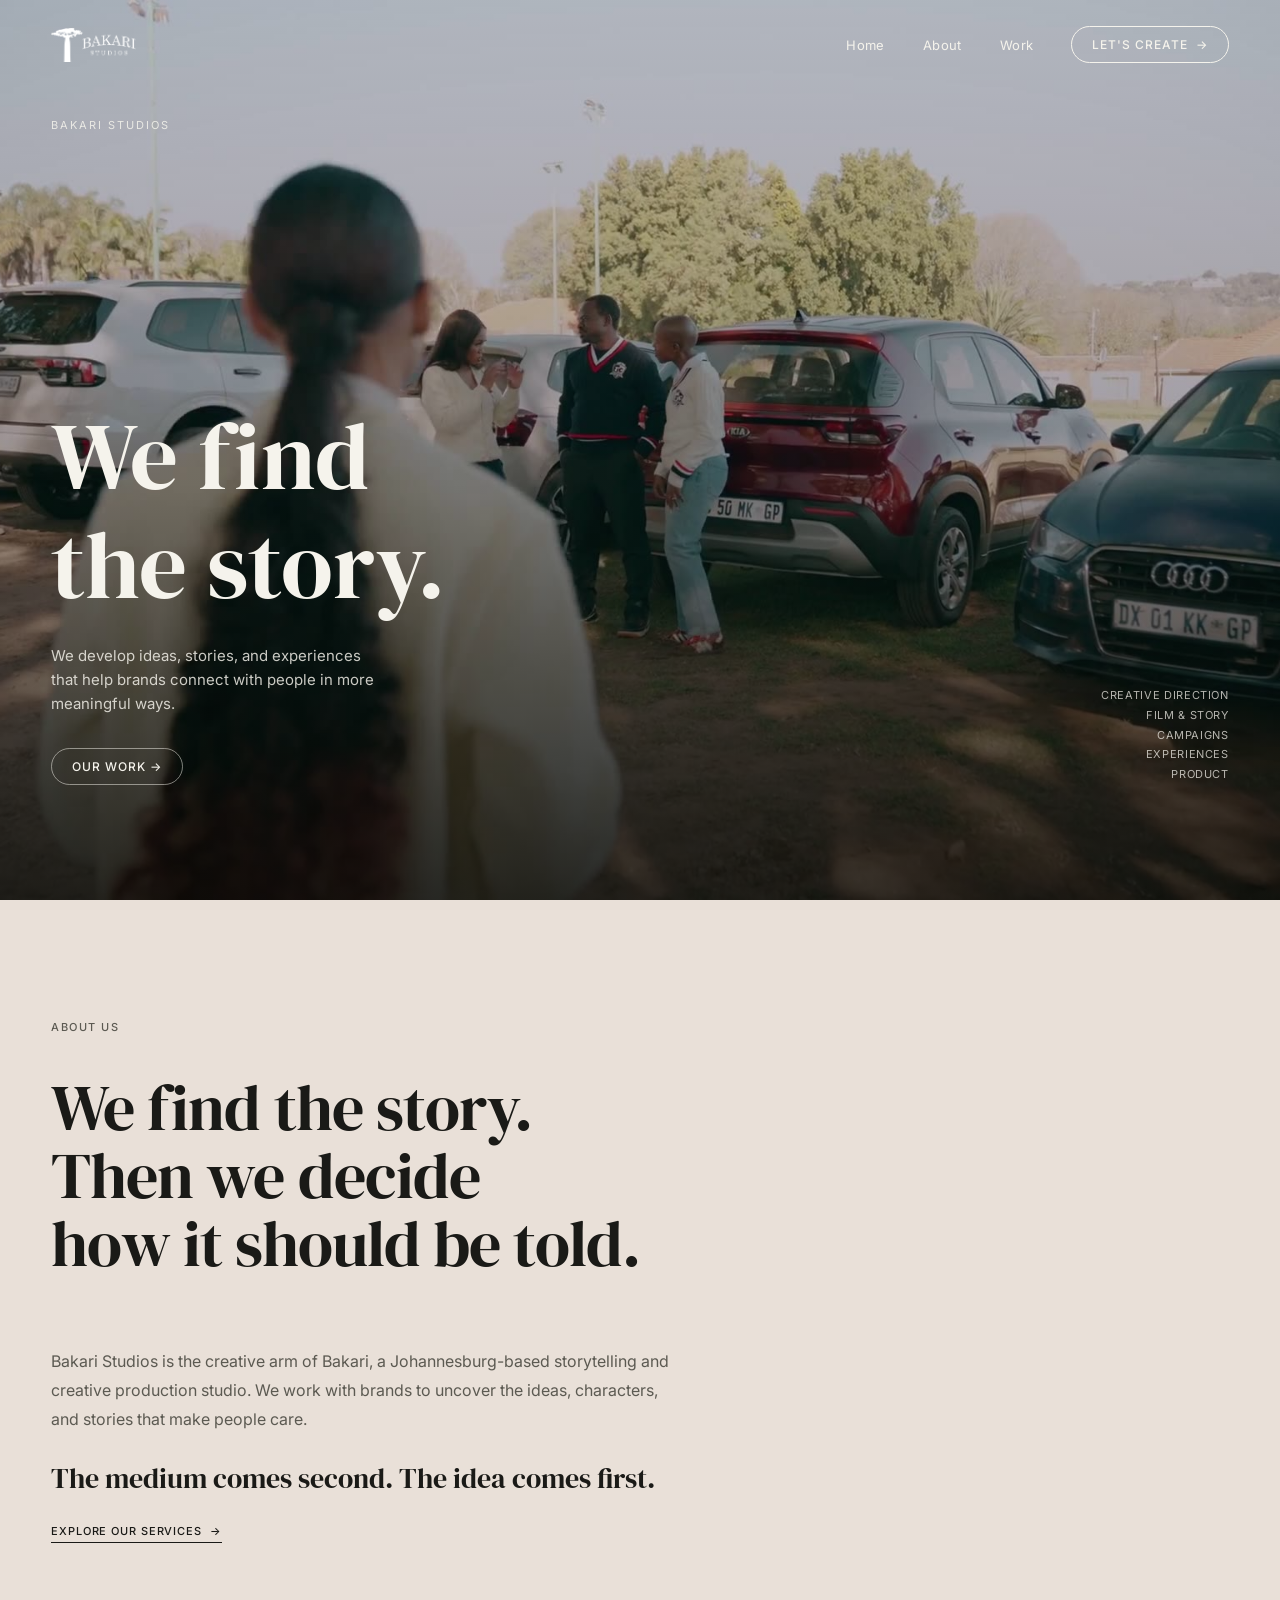
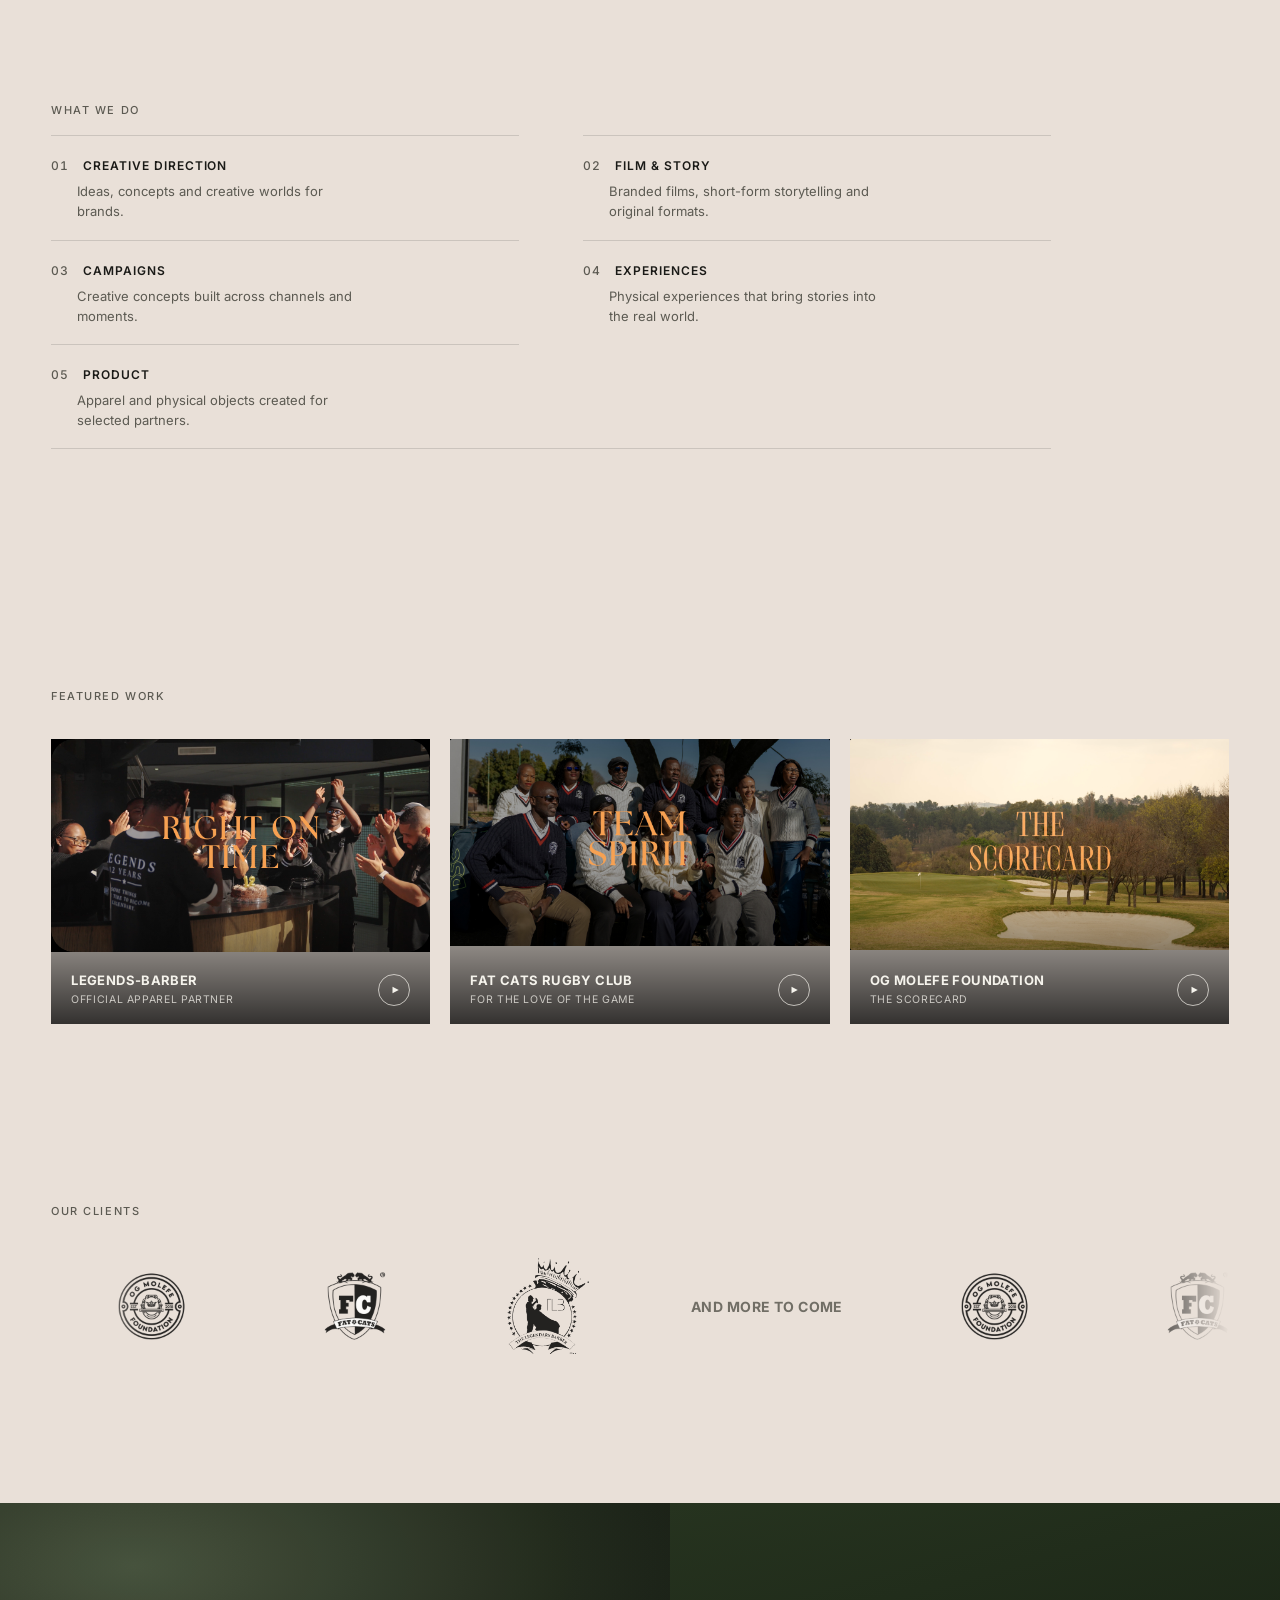
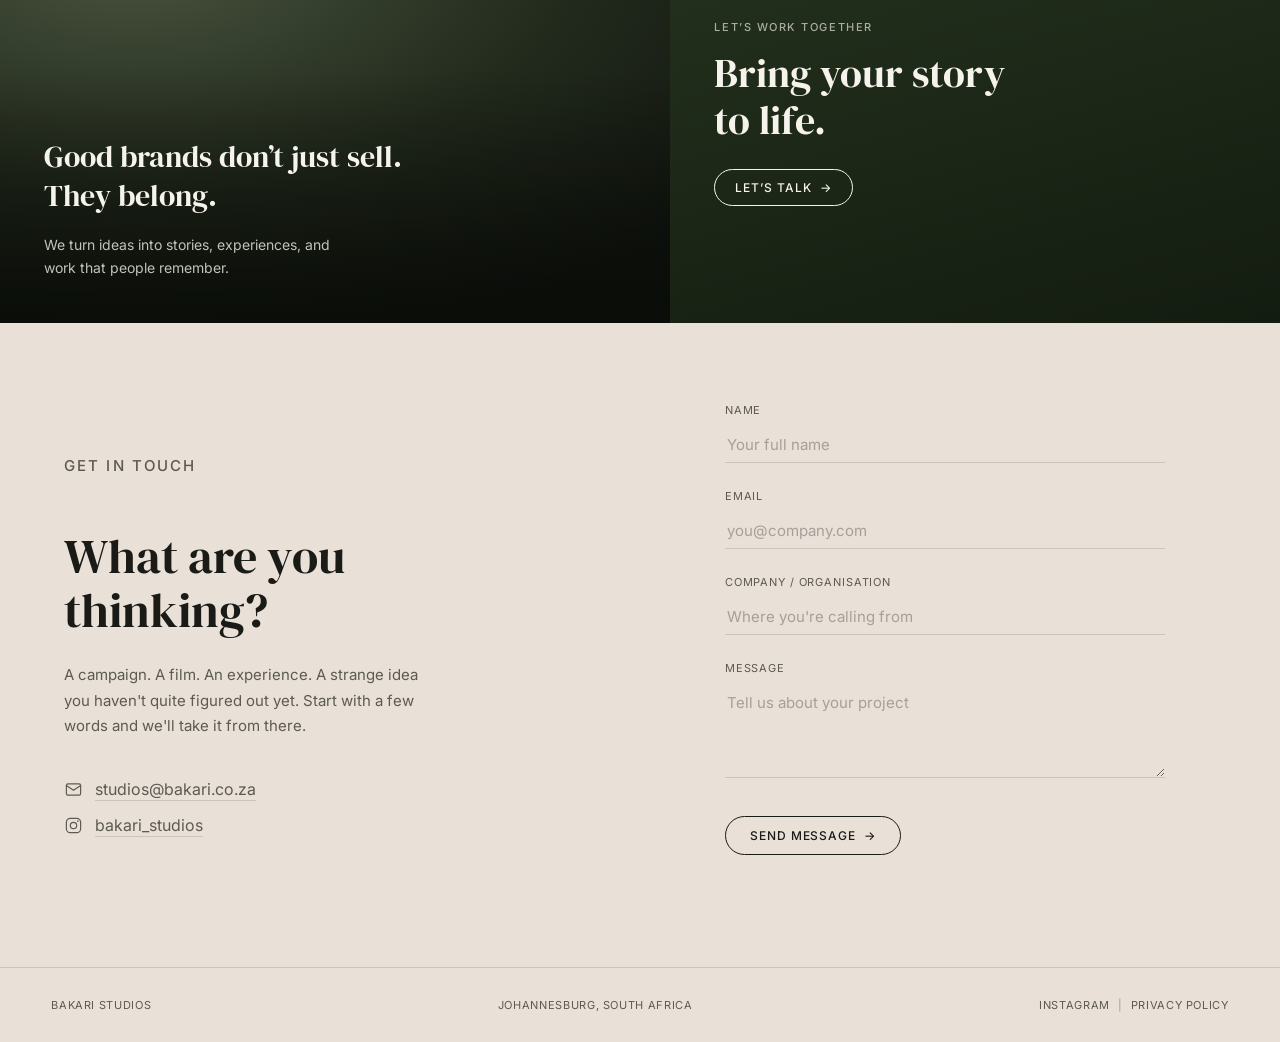
==== commit 9c0dcb17: "Corrected background colour of the 'Clients' section" ====
--- a/index.html
+++ b/index.html
@@ -179,10 +179,7 @@
     <div class="work-grid">
 
       <a class="work-card reveal" href="https://www.youtube.com/watch?v=REPLACE_WITH_LEGENDS_BARBER_ID" target="_blank" rel="noopener" aria-label="Watch the Legends Barber project video on YouTube">
-        <!-- FALLBACK thumbnail — replace this div with a real <img> tag and a
-             descriptive alt attribute once the client supplies project photos,
-             e.g. <img class="thumb" src="legends-barber.jpg" alt="Legends Barber team apparel"> -->
-        <div class="thumb" style="background:linear-gradient(160deg,#3a2f26,#141210);"></div>
+        <img class="thumb" src="assets/work/legends-right-on-time.png" alt="Still from the Legends Barber film, Right on Time">  
         <div class="work-card-info">
           <div>
             <div class="title">Legends-Barber</div>
--- a/styles.css
+++ b/styles.css
@@ -442,11 +442,7 @@
 
 /* ---------- Our Clients (marquee) ---------- */
 #clients{
-<<<<<<< HEAD
-  background:#E0D4C7;
-=======
   /* background:#E0D4C7; */
->>>>>>> e05d98f (Corrected background colour of the 'Clients' section)
   padding-top:60px;
   padding-bottom:60px;
 }
@@ -483,11 +479,7 @@
   opacity:0.85;
 }
 .client-logo img{
-<<<<<<< HEAD
-  height:68px;
-=======
   height:100px;
->>>>>>> e05d98f (Corrected background colour of the 'Clients' section)
   width:auto;
 }
 .client-logo img.needs-invert{
@@ -572,15 +564,6 @@
 #contact::before{
   content:"";
   position:absolute;
-<<<<<<< HEAD
-  left:39%;
-  bottom:-10%;
-  height:104%;
-  aspect-ratio:1333 / 1449;
-  transform:translateX(-50%);
-  background:url("assets/logos/bakari-tree-watermark.svg") center / contain no-repeat;
-  opacity:0.065;
-=======
   left:41%;
   bottom:8%;
   height:78%;
@@ -588,7 +571,6 @@
   transform:translateX(-50%);
   background:url("assets/logos/bakari-tree-white-watermark.png") center / contain no-repeat;
   opacity:0.9;
->>>>>>> e05d98f (Corrected background colour of the 'Clients' section)
   pointer-events:none;
 }
 #contact .contact-grid{position:relative;z-index:1;}
@@ -719,11 +701,7 @@
 
 @media(max-width:900px){
   .contact-grid{grid-template-columns:1fr;min-height:auto;}
-<<<<<<< HEAD
-  #contact::before{left:78%;bottom:-3%;height:34%;opacity:0.05;}
-=======
   #contact::before{left:72%;bottom:3%;height:26%;opacity:0.9;}
->>>>>>> e05d98f (Corrected background colour of the 'Clients' section)
   .contact-left, .contact-right{padding:56px clamp(20px,6vw,64px);}
 }
 
